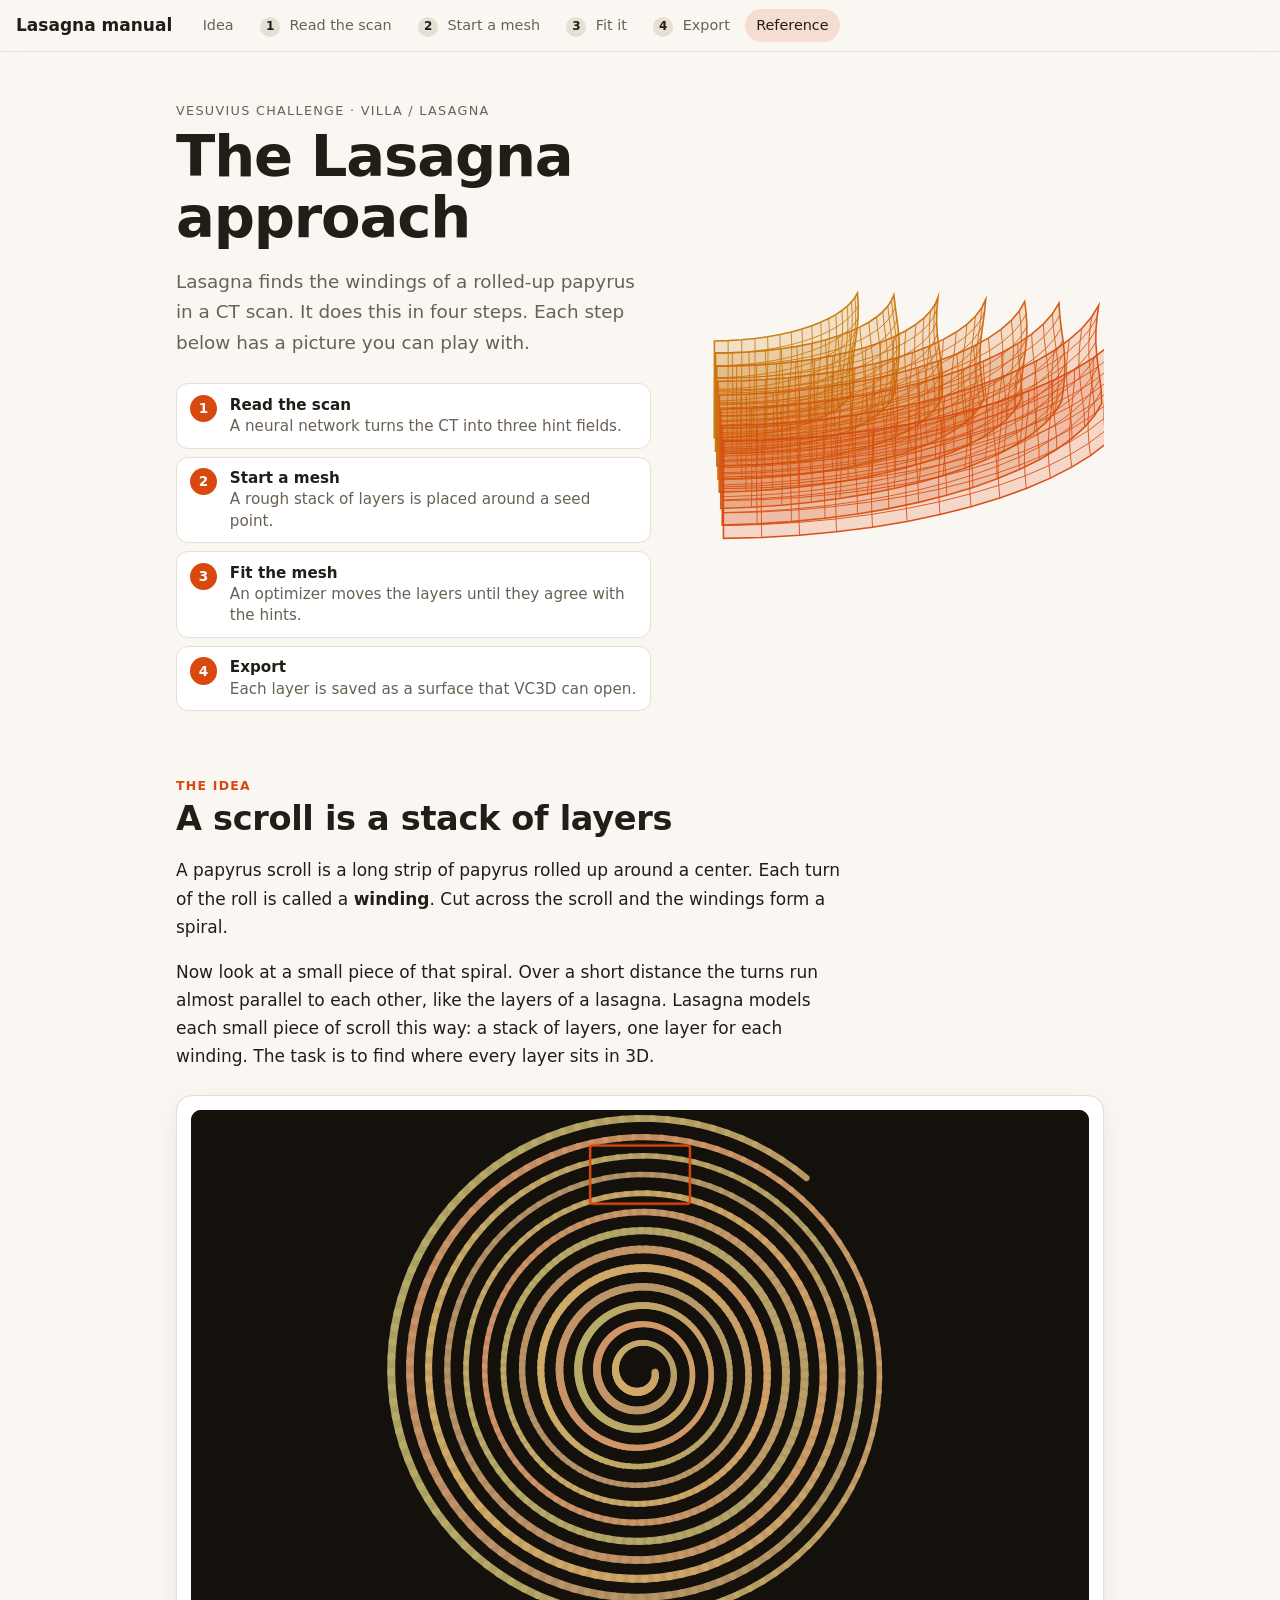
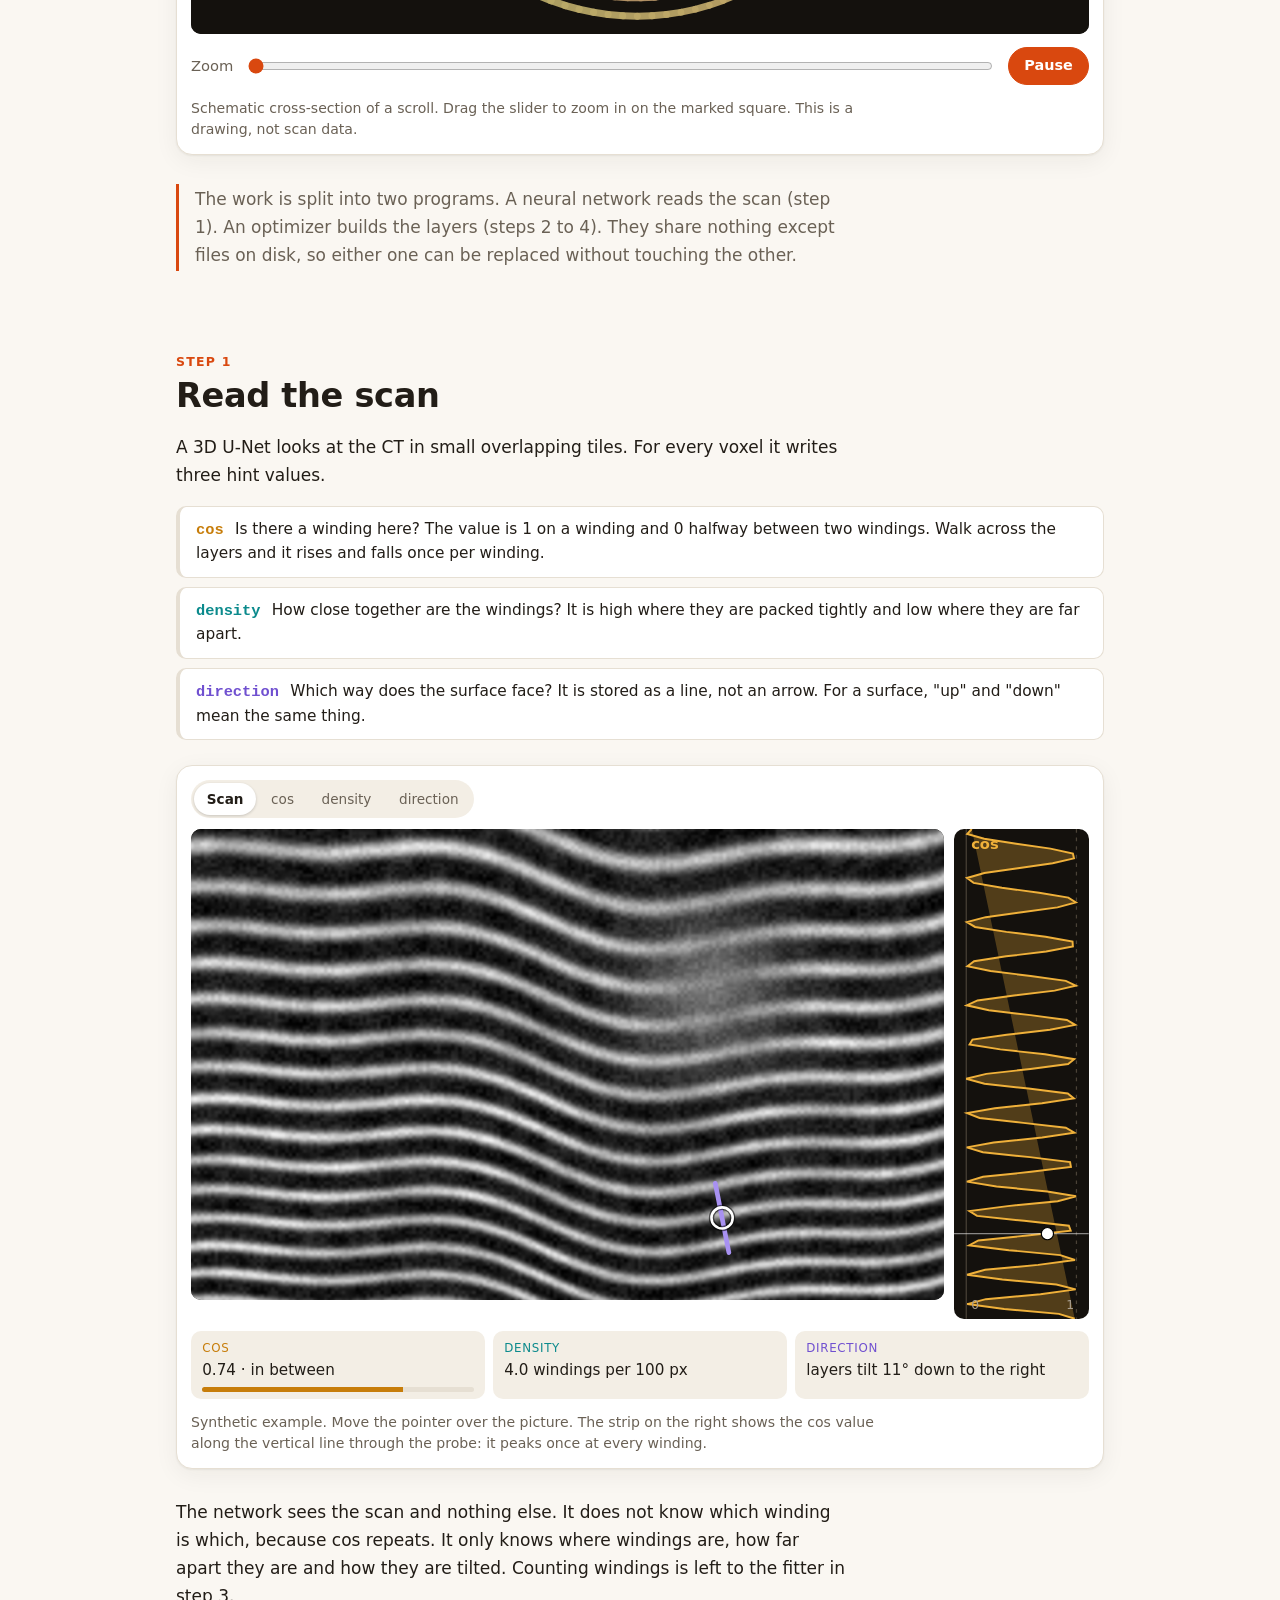
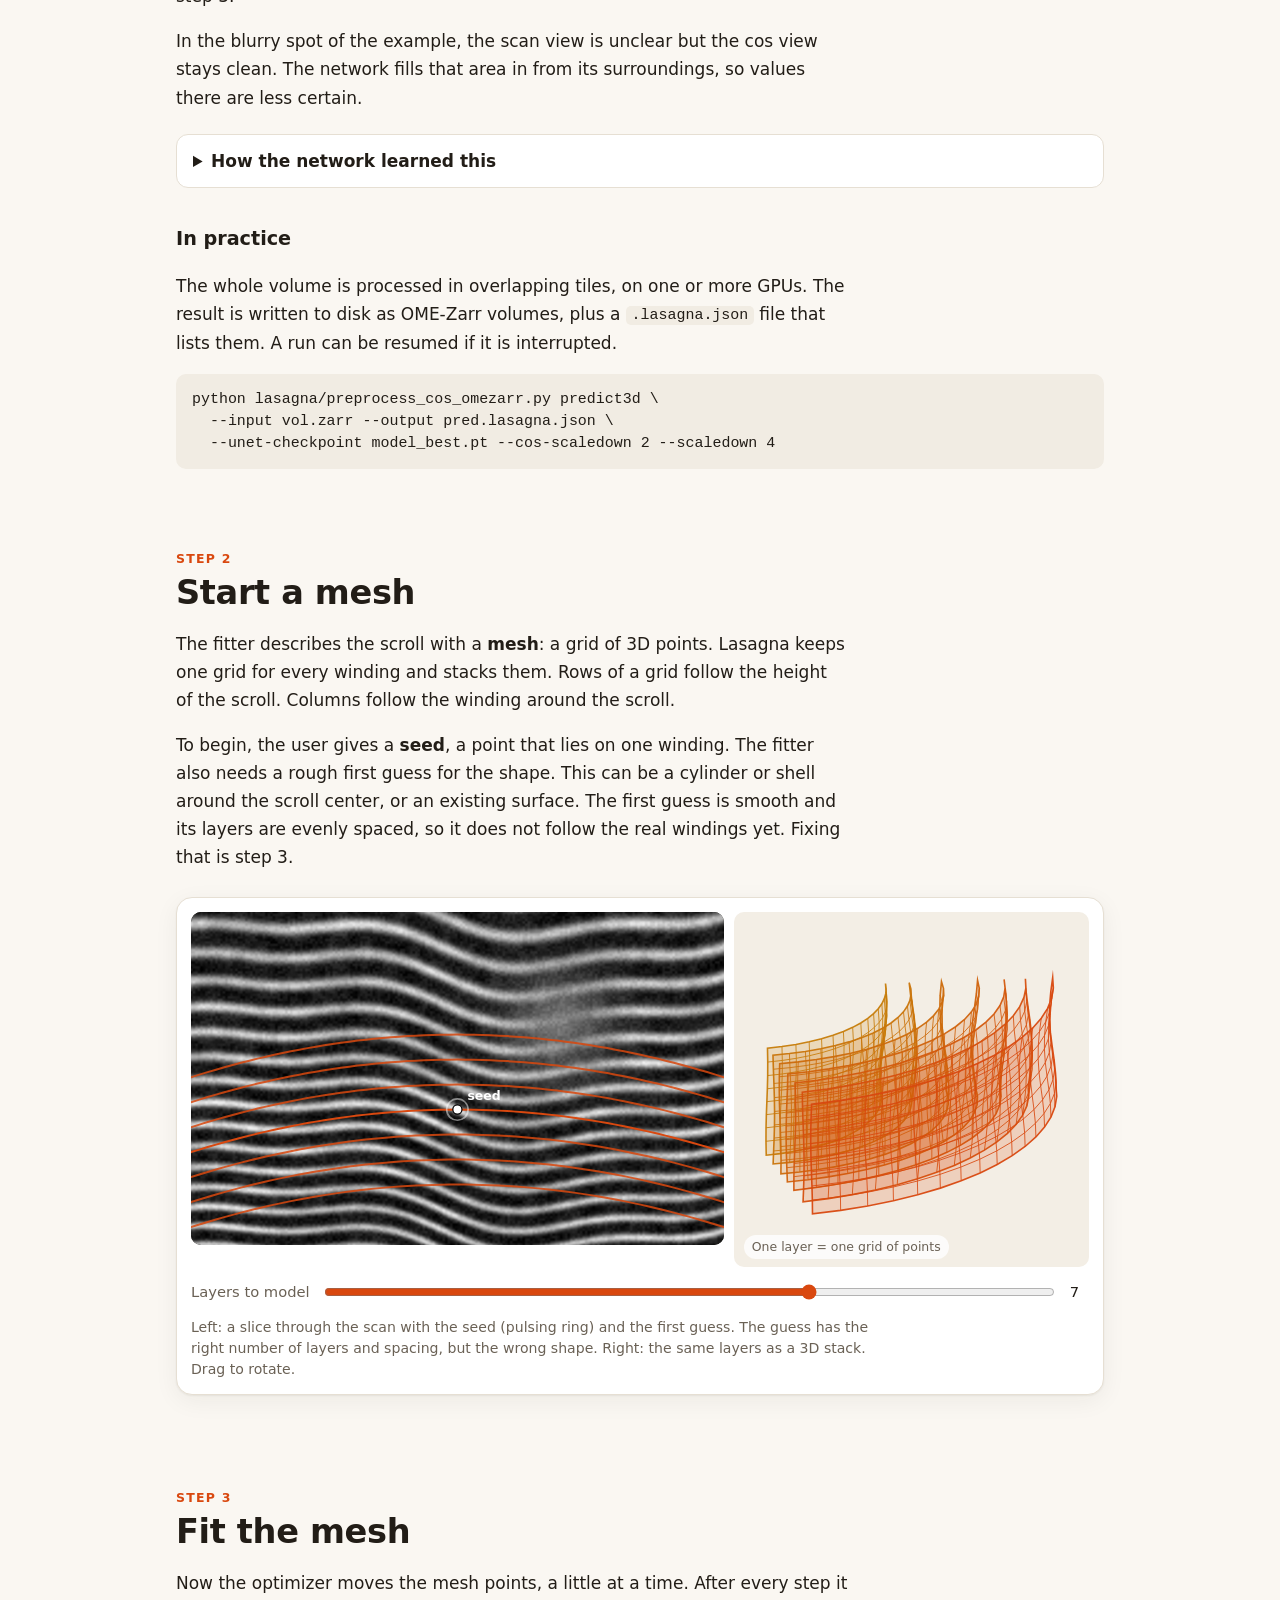
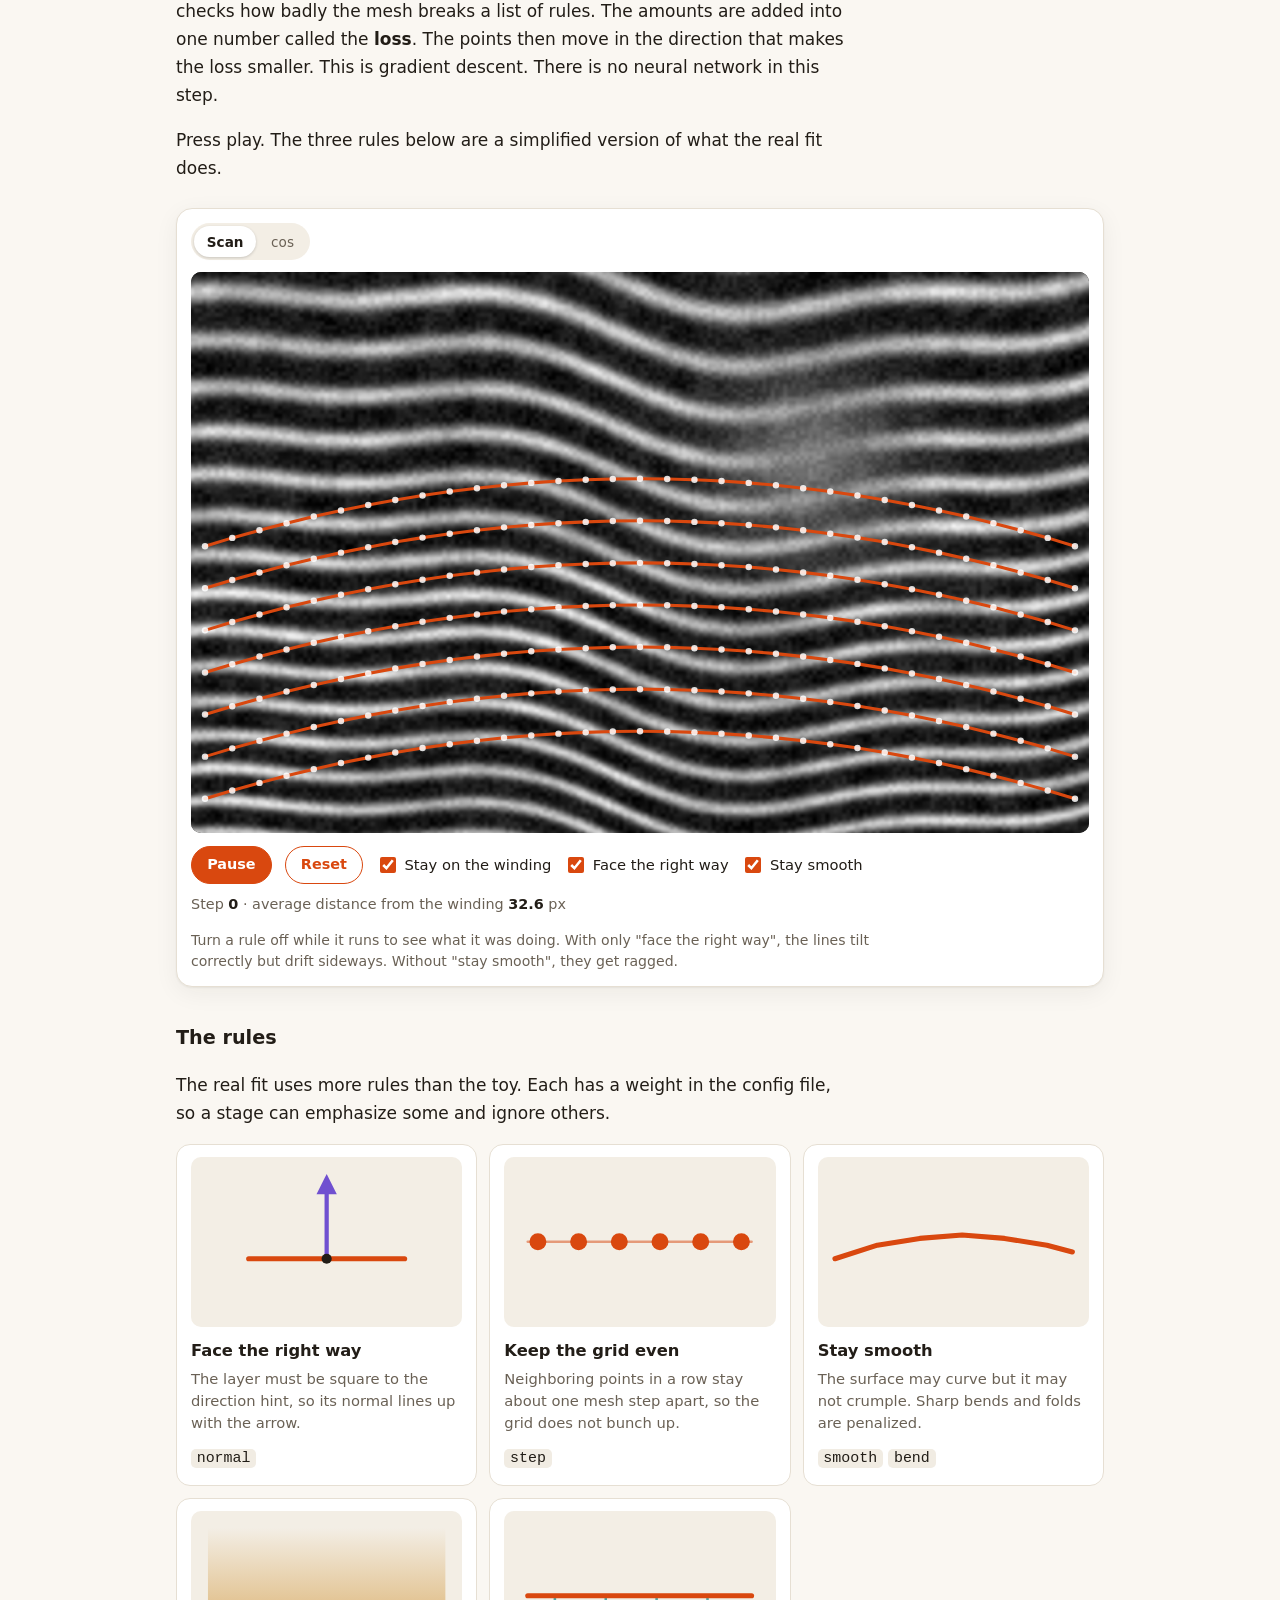
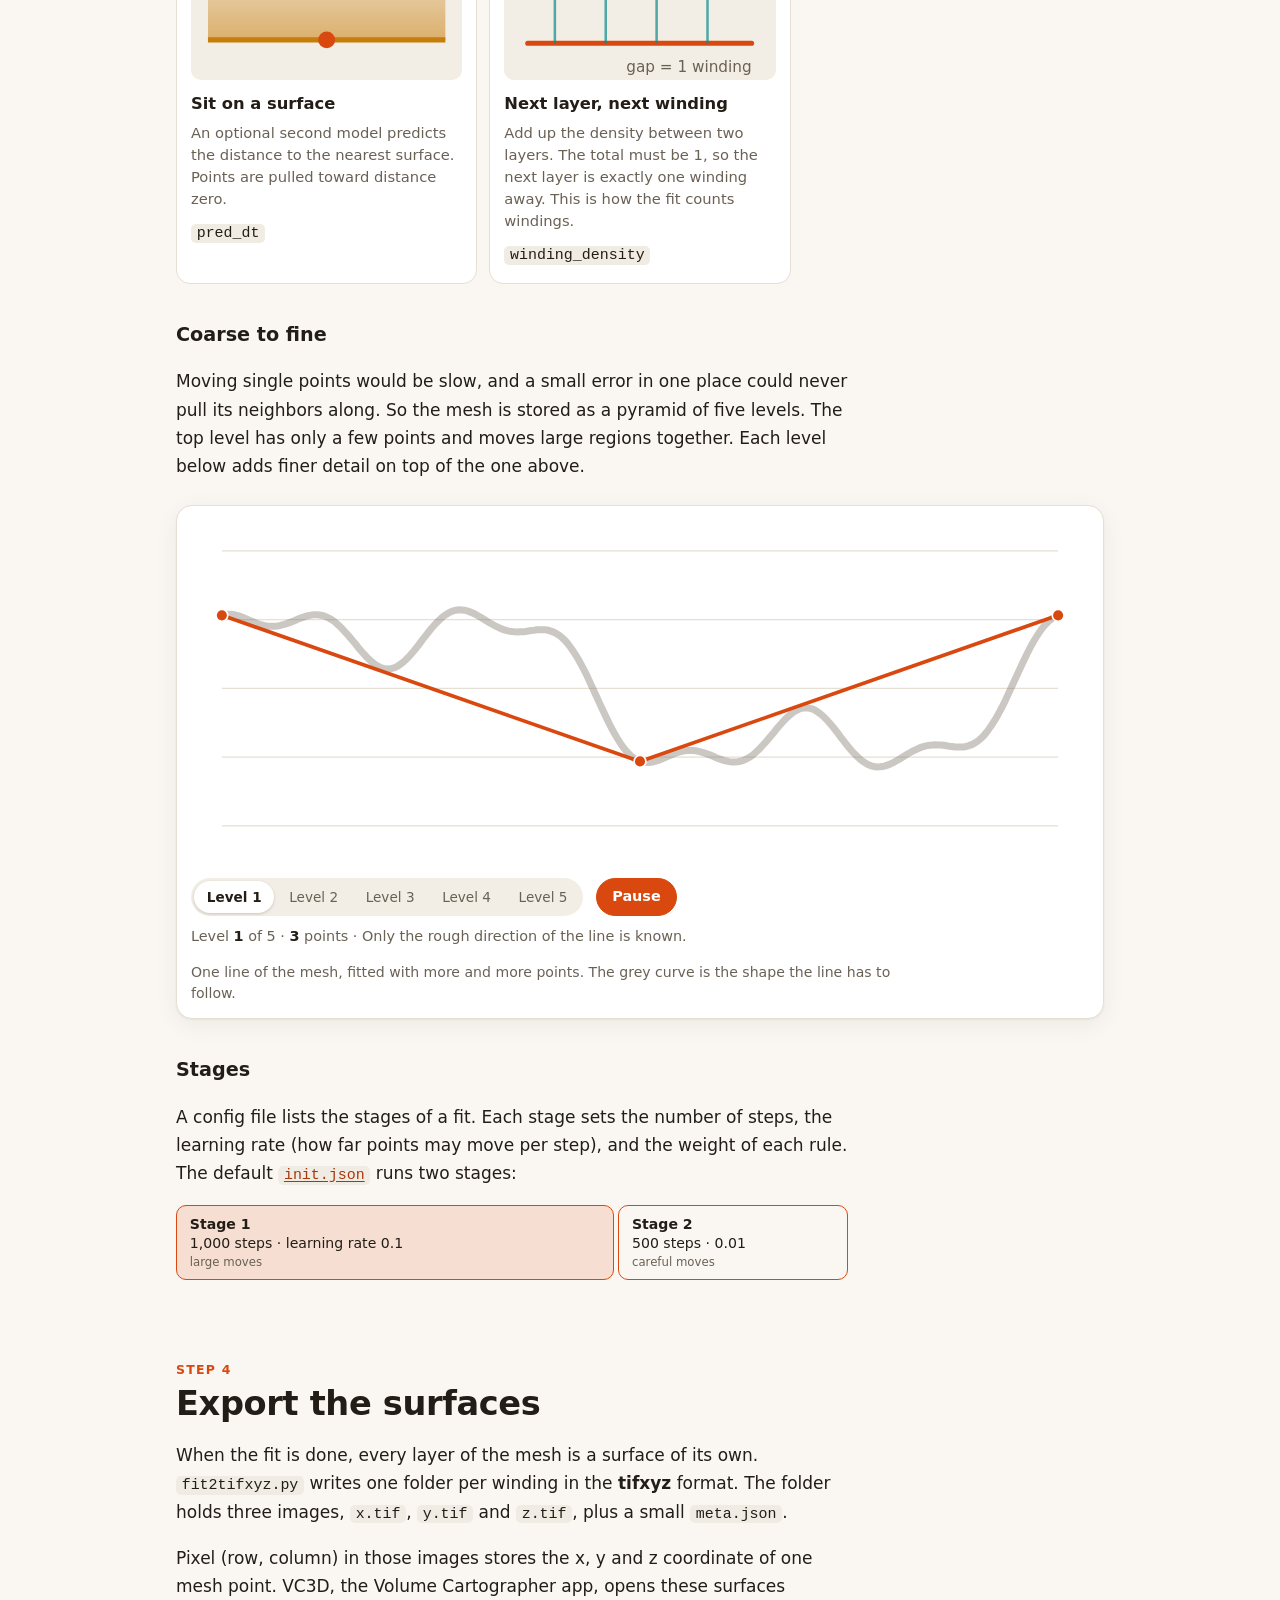
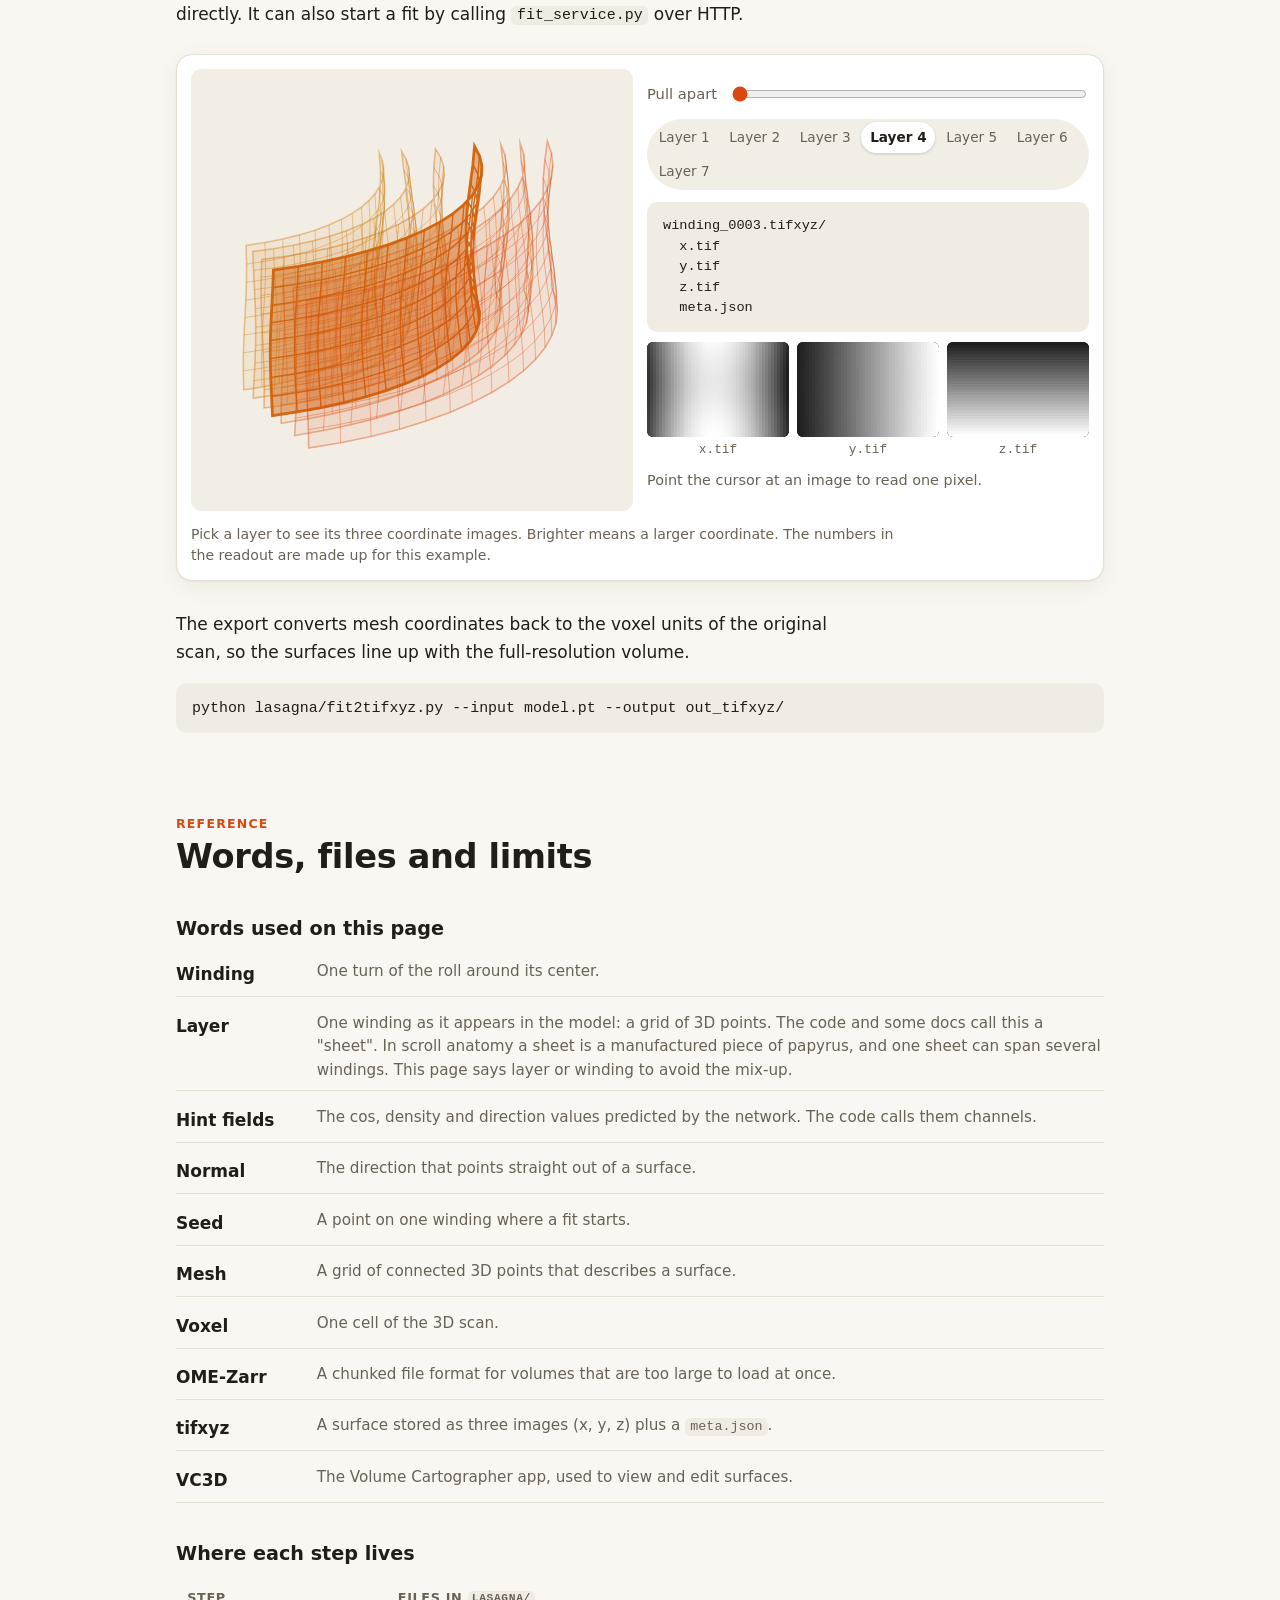
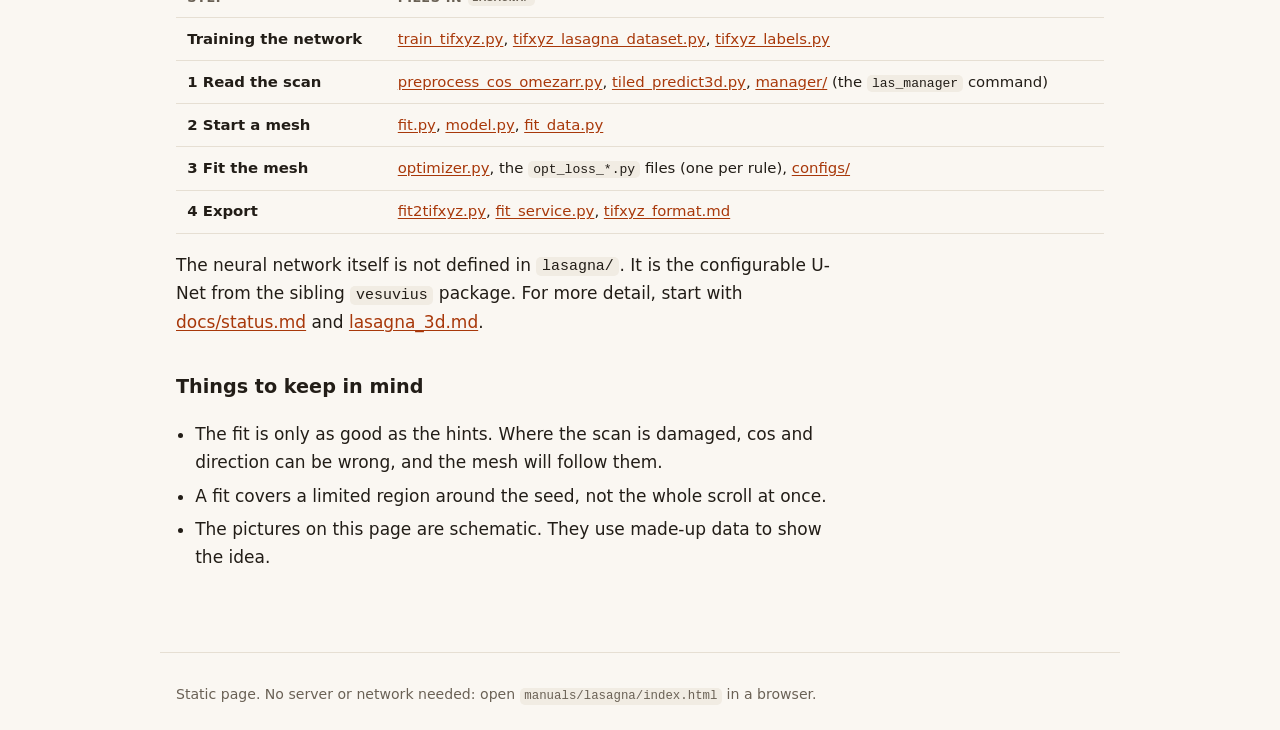
==== docs/index.html @ 398f609b "renamed to docs" ====
<!doctype html>
<html lang="en">
<head>
<meta charset="utf-8">
<meta name="viewport" content="width=device-width, initial-scale=1">
<title>The Lasagna approach</title>
<meta name="description" content="A visual guide to how Lasagna finds the windings of a rolled papyrus in a CT scan.">
<link rel="stylesheet" href="style.css">
</head>
<body>

<header class="topbar">
  <a class="brand" href="#top">Lasagna manual</a>
  <nav aria-label="Steps">
    <a href="#idea" data-sec="idea">Idea</a>
    <a href="#step1" data-sec="step1"><b>1</b> Read the scan</a>
    <a href="#step2" data-sec="step2"><b>2</b> Start a mesh</a>
    <a href="#step3" data-sec="step3"><b>3</b> Fit it</a>
    <a href="#step4" data-sec="step4"><b>4</b> Export</a>
    <a href="#reference" data-sec="reference">Reference</a>
  </nav>
</header>

<main id="top">

<!-- ============================================================ HERO -->
<section class="hero">
  <div class="hero-text">
    <p class="eyebrow">Vesuvius Challenge · villa / lasagna</p>
    <h1>The Lasagna approach</h1>
    <p class="lead">Lasagna finds the windings of a rolled-up papyrus in a CT scan. It does this in four steps. Each step below has a picture you can play with.</p>
    <ol class="steps-overview">
      <li><a href="#step1"><span class="n">1</span><span><strong>Read the scan</strong> A neural network turns the CT into three hint fields.</span></a></li>
      <li><a href="#step2"><span class="n">2</span><span><strong>Start a mesh</strong> A rough stack of layers is placed around a seed point.</span></a></li>
      <li><a href="#step3"><span class="n">3</span><span><strong>Fit the mesh</strong> An optimizer moves the layers until they agree with the hints.</span></a></li>
      <li><a href="#step4"><span class="n">4</span><span><strong>Export</strong> Each layer is saved as a surface that VC3D can open.</span></a></li>
    </ol>
  </div>
  <div class="hero-fig">
    <canvas id="heroStack" role="img" aria-label="A rotating stack of curved mesh layers, like the layers of a lasagna."></canvas>
  </div>
</section>

<!-- ============================================================ IDEA -->
<section id="idea" class="sec">
  <h2><span class="tag">The idea</span>A scroll is a stack of layers</h2>
  <p>A papyrus scroll is a long strip of papyrus rolled up around a center. Each turn of the roll is called a <dfn>winding</dfn>. Cut across the scroll and the windings form a spiral.</p>
  <p>Now look at a small piece of that spiral. Over a short distance the turns run almost parallel to each other, like the layers of a lasagna. Lasagna models each small piece of scroll this way: a stack of layers, one layer for each winding. The task is to find where every layer sits in 3D.</p>

  <figure class="fig" id="figZoom">
    <div class="stage dark" style="--ar: 720 / 420">
      <canvas id="zoomCanvas" role="img" aria-label="Cross-section of a scroll drawn as a spiral. When zoomed in, the spiral turns into parallel layers."></canvas>
      <svg id="zoomLabels" viewBox="0 0 720 420" aria-hidden="true"></svg>
    </div>
    <div class="controls">
      <label for="zoomRange">Zoom</label>
      <input type="range" id="zoomRange" min="0" max="100" value="0">
      <button type="button" id="zoomPlay" class="btn">Play</button>
    </div>
    <figcaption>Schematic cross-section of a scroll. Drag the slider to zoom in on the marked square. This is a drawing, not scan data.</figcaption>
  </figure>

  <p class="note">The work is split into two programs. A neural network reads the scan (step 1). An optimizer builds the layers (steps 2 to 4). They share nothing except files on disk, so either one can be replaced without touching the other.</p>
</section>

<!-- ============================================================ STEP 1 -->
<section id="step1" class="sec">
  <h2><span class="tag">Step 1</span>Read the scan</h2>
  <p>A 3D U-Net looks at the CT in small overlapping tiles. For every voxel it writes three hint values.</p>

  <ul class="hints">
    <li class="h-cos"><strong>cos</strong> Is there a winding here? The value is 1 on a winding and 0 halfway between two windings. Walk across the layers and it rises and falls once per winding.</li>
    <li class="h-dens"><strong>density</strong> How close together are the windings? It is high where they are packed tightly and low where they are far apart.</li>
    <li class="h-dir"><strong>direction</strong> Which way does the surface face? It is stored as a line, not an arrow. For a surface, "up" and "down" mean the same thing.</li>
  </ul>

  <figure class="fig" id="figHints">
    <div class="seg" role="group" aria-label="Show">
      <button type="button" class="on" data-view="scan">Scan</button>
      <button type="button" data-view="cos">cos</button>
      <button type="button" data-view="dens">density</button>
      <button type="button" data-view="dir">direction</button>
    </div>
    <div class="hints-row">
      <div class="stage dark probe-stage" style="--ar: 640 / 400">
        <canvas class="layer on" data-view="scan"></canvas>
        <canvas class="layer" data-view="cos"></canvas>
        <canvas class="layer" data-view="dens"></canvas>
        <canvas class="layer" data-view="dir"></canvas>
        <svg id="probeSvg" viewBox="0 0 640 400" role="img" aria-label="Synthetic scan patch with a movable probe. Move the pointer to read the three hint values at that spot."></svg>
      </div>
      <svg id="profileSvg" viewBox="0 0 110 400" class="profile" aria-hidden="true"></svg>
    </div>
    <dl class="readout" aria-live="off">
      <div><dt>cos</dt><dd><span id="rdCos">–</span><i class="bar"><b id="rdCosBar"></b></i></dd></div>
      <div><dt>density</dt><dd><span id="rdDens">–</span></dd></div>
      <div><dt>direction</dt><dd><span id="rdDir">–</span></dd></div>
    </dl>
    <figcaption>Synthetic example. Move the pointer over the picture. The strip on the right shows the cos value along the vertical line through the probe: it peaks once at every winding.</figcaption>
  </figure>

  <p>The network sees the scan and nothing else. It does not know which winding is which, because cos repeats. It only knows where windings are, how far apart they are and how they are tilted. Counting windings is left to the fitter in step 3.</p>
  <p>In the blurry spot of the example, the scan view is unclear but the cos view stays clean. The network fills that area in from its surroundings, so values there are less certain.</p>

  <details class="more">
    <summary>How the network learned this</summary>
    <div class="more-body">
      <p>The network was trained on scans where people had already traced surfaces by hand. From the traced surfaces, the training code works out the correct cos, density and direction for every voxel. The network is then trained to reproduce those values from the scan alone.</p>
      <svg class="flow" viewBox="0 0 640 150" role="img" aria-label="Training flow: traced surfaces give labels; the network learns to predict the labels from the scan; the loss compares them.">
        <defs>
          <marker id="ah" viewBox="0 0 10 10" refX="8" refY="5" markerWidth="7" markerHeight="7" orient="auto-start-reverse"><path d="M0 0 L10 5 L0 10 z" fill="currentColor"/></marker>
        </defs>
        <g class="box"><rect x="6" y="14" width="138" height="48" rx="8"/><text x="75" y="43">CT scan</text></g>
        <g class="box"><rect x="6" y="88" width="138" height="48" rx="8"/><text x="75" y="106">Hand-traced</text><text x="75" y="124">surfaces</text></g>
        <g class="box"><rect x="206" y="88" width="138" height="48" rx="8"/><text x="275" y="106">Correct cos,</text><text x="275" y="124">density, direction</text></g>
        <g class="box net"><rect x="206" y="14" width="138" height="48" rx="8"/><text x="275" y="43">3D U-Net</text></g>
        <g class="box"><rect x="406" y="14" width="138" height="48" rx="8"/><text x="475" y="32">Predicted cos,</text><text x="475" y="50">density, direction</text></g>
        <g class="box loss"><rect x="406" y="88" width="138" height="48" rx="8"/><text x="475" y="117">Compare</text></g>
        <path class="arrow" d="M144 38 H206" marker-end="url(#ah)"/>
        <path class="arrow" d="M144 112 H206" marker-end="url(#ah)"/>
        <path class="arrow" d="M344 38 H406" marker-end="url(#ah)"/>
        <path class="arrow" d="M344 112 H406" marker-end="url(#ah)"/>
        <path class="arrow" d="M475 62 V88" marker-end="url(#ah)"/>
        <path class="arrow back" d="M406 126 C 380 150, 300 150, 290 62" marker-end="url(#ah)"/>
        <text class="cap" x="580" y="116" text-anchor="start">error</text>
        <text class="cap" x="580" y="132" text-anchor="start">adjusts the</text>
        <text class="cap" x="580" y="148" text-anchor="start">network</text>
      </svg>
    </div>
  </details>

  <h3>In practice</h3>
  <p>The whole volume is processed in overlapping tiles, on one or more GPUs. The result is written to disk as OME-Zarr volumes, plus a <code>.lasagna.json</code> file that lists them. A run can be resumed if it is interrupted.</p>
<pre><code>python lasagna/preprocess_cos_omezarr.py predict3d \
  --input vol.zarr --output pred.lasagna.json \
  --unet-checkpoint model_best.pt --cos-scaledown 2 --scaledown 4</code></pre>
</section>

<!-- ============================================================ STEP 2 -->
<section id="step2" class="sec">
  <h2><span class="tag">Step 2</span>Start a mesh</h2>
  <p>The fitter describes the scroll with a <dfn>mesh</dfn>: a grid of 3D points. Lasagna keeps one grid for every winding and stacks them. Rows of a grid follow the height of the scroll. Columns follow the winding around the scroll.</p>
  <p>To begin, the user gives a <dfn>seed</dfn>, a point that lies on one winding. The fitter also needs a rough first guess for the shape. This can be a cylinder or shell around the scroll center, or an existing surface. The first guess is smooth and its layers are evenly spaced, so it does not follow the real windings yet. Fixing that is step 3.</p>

  <figure class="fig" id="figStart">
    <div class="start-row">
      <div class="stage dark" style="--ar: 640 / 400">
        <canvas id="startCanvas" role="img" aria-label="Scan patch with a seed point and a first guess of evenly spaced layers that do not match the real windings."></canvas>
        <svg id="startSvg" viewBox="0 0 640 400" aria-hidden="true"></svg>
      </div>
      <div class="stage panel" style="--ar: 1 / 1">
        <canvas id="startStack" role="img" aria-label="The same layers shown as a 3D stack of mesh grids."></canvas>
        <span class="note-tag">One layer = one grid of points</span>
      </div>
    </div>
    <div class="controls">
      <label for="layerCount">Layers to model</label>
      <input type="range" id="layerCount" min="3" max="9" value="7">
      <output id="layerCountOut">7</output>
    </div>
    <figcaption>Left: a slice through the scan with the seed (pulsing ring) and the first guess. The guess has the right number of layers and spacing, but the wrong shape. Right: the same layers as a 3D stack. Drag to rotate.</figcaption>
  </figure>
</section>

<!-- ============================================================ STEP 3 -->
<section id="step3" class="sec">
  <h2><span class="tag">Step 3</span>Fit the mesh</h2>
  <p>Now the optimizer moves the mesh points, a little at a time. After every step it checks how badly the mesh breaks a list of rules. The amounts are added into one number called the <dfn>loss</dfn>. The points then move in the direction that makes the loss smaller. This is gradient descent. There is no neural network in this step.</p>
  <p>Press play. The three rules below are a simplified version of what the real fit does.</p>

  <figure class="fig" id="figFit">
    <div class="seg" role="group" aria-label="Background">
      <button type="button" class="on" data-bg="scan">Scan</button>
      <button type="button" data-bg="cos">cos</button>
    </div>
    <div class="stage dark" style="--ar: 640 / 400">
      <canvas class="layer on" data-bg="scan"></canvas>
      <canvas class="layer" data-bg="cos"></canvas>
      <svg id="fitSvg" viewBox="0 0 640 400" role="img" aria-label="Mesh layers moving onto the windings of the scan."></svg>
    </div>
    <div class="controls wrap">
      <button type="button" id="fitPlay" class="btn">Play</button>
      <button type="button" id="fitReset" class="btn ghost">Reset</button>
      <label class="chk"><input type="checkbox" id="rulePull" checked> Stay on the winding</label>
      <label class="chk"><input type="checkbox" id="ruleDir" checked> Face the right way</label>
      <label class="chk"><input type="checkbox" id="ruleSmooth" checked> Stay smooth</label>
    </div>
    <p class="meter">Step <b id="fitIter">0</b> · average distance from the winding <b id="fitErr">–</b> px</p>
    <figcaption>Turn a rule off while it runs to see what it was doing. With only "face the right way", the lines tilt correctly but drift sideways. Without "stay smooth", they get ragged.</figcaption>
  </figure>

  <h3>The rules</h3>
  <p>The real fit uses more rules than the toy. Each has a weight in the config file, so a stage can emphasize some and ignore others.</p>

  <div class="cards">
    <article class="card">
      <svg viewBox="0 0 160 100" role="img" aria-label="A short line turns until it is square to an arrow.">
        <line class="hint-d" x1="80" y1="60" x2="80" y2="16"/><path class="hint-d fill" d="M80 10 L74 22 L86 22 z"/>
        <g><line class="mesh" x1="34" y1="60" x2="126" y2="60"/>
          <animateTransform attributeName="transform" type="rotate" values="26 80 60;0 80 60;0 80 60;26 80 60" keyTimes="0;.4;.7;1" dur="4s" repeatCount="indefinite" calcMode="spline" keySplines=".4 0 .2 1;0 0 1 1;.4 0 .2 1"/>
        </g>
        <circle class="dot" cx="80" cy="60" r="3"/>
      </svg>
      <h4>Face the right way</h4>
      <p>The layer must be square to the direction hint, so its normal lines up with the arrow.</p>
      <code>normal</code>
    </article>

    <article class="card">
      <svg viewBox="0 0 160 100" role="img" aria-label="Uneven dots slide until they are evenly spaced.">
        <line class="mesh thin" x1="14" y1="50" x2="146" y2="50"/>
        <circle class="dot big" cy="50" r="5"><animate attributeName="cx" values="20;20;20" dur="4s" repeatCount="indefinite"/></circle>
        <circle class="dot big" cy="50" r="5"><animate attributeName="cx" values="38;44;44;38" keyTimes="0;.4;.7;1" dur="4s" repeatCount="indefinite"/></circle>
        <circle class="dot big" cy="50" r="5"><animate attributeName="cx" values="70;68;68;70" keyTimes="0;.4;.7;1" dur="4s" repeatCount="indefinite"/></circle>
        <circle class="dot big" cy="50" r="5"><animate attributeName="cx" values="78;92;92;78" keyTimes="0;.4;.7;1" dur="4s" repeatCount="indefinite"/></circle>
        <circle class="dot big" cy="50" r="5"><animate attributeName="cx" values="118;116;116;118" keyTimes="0;.4;.7;1" dur="4s" repeatCount="indefinite"/></circle>
        <circle class="dot big" cy="50" r="5"><animate attributeName="cx" values="140;140;140" dur="4s" repeatCount="indefinite"/></circle>
      </svg>
      <h4>Keep the grid even</h4>
      <p>Neighboring points in a row stay about one mesh step apart, so the grid does not bunch up.</p>
      <code>step</code>
    </article>

    <article class="card">
      <svg viewBox="0 0 160 100" role="img" aria-label="A zigzag line relaxes into a gentle curve.">
        <path class="mesh" d="M10 60 L35 30 L60 78 L85 28 L110 76 L135 40 L150 58" fill="none">
          <animate attributeName="d" dur="4s" repeatCount="indefinite" keyTimes="0;.4;.7;1"
            values="M10 60 L35 30 L60 78 L85 28 L110 76 L135 40 L150 58;M10 60 L35 52 L60 48 L85 46 L110 48 L135 52 L150 56;M10 60 L35 52 L60 48 L85 46 L110 48 L135 52 L150 56;M10 60 L35 30 L60 78 L85 28 L110 76 L135 40 L150 58"/>
        </path>
      </svg>
      <h4>Stay smooth</h4>
      <p>The surface may curve but it may not crumple. Sharp bends and folds are penalized.</p>
      <code>smooth</code> <code>bend</code>
    </article>

    <article class="card">
      <svg viewBox="0 0 160 100" role="img" aria-label="A point slides toward a bright surface.">
        <defs><linearGradient id="gDt" x1="0" y1="0" x2="0" y2="1"><stop offset="0" stop-color="var(--cos)" stop-opacity="0"/><stop offset="1" stop-color="var(--cos)" stop-opacity=".55"/></linearGradient></defs>
        <rect x="10" y="10" width="140" height="66" fill="url(#gDt)"/>
        <line class="surf" x1="10" y1="76" x2="150" y2="76"/>
        <line class="guide" x1="80" y1="76" x2="80" y2="22"><animate attributeName="y2" values="22;76;76;22" keyTimes="0;.5;.8;1" dur="4s" repeatCount="indefinite"/></line>
        <circle class="dot big" cx="80" cy="22" r="5"><animate attributeName="cy" values="22;76;76;22" keyTimes="0;.5;.8;1" dur="4s" repeatCount="indefinite"/></circle>
      </svg>
      <h4>Sit on a surface</h4>
      <p>An optional second model predicts the distance to the nearest surface. Points are pulled toward distance zero.</p>
      <code>pred_dt</code>
    </article>

    <article class="card">
      <svg viewBox="0 0 160 100" role="img" aria-label="A layer moves until it is exactly one winding from the layer below it.">
        <line class="mesh" x1="14" y1="78" x2="146" y2="78"/>
        <g stroke="var(--dens)" stroke-width="1.5" opacity=".7">
          <line x1="30" y1="78" x2="30" y2="50"/><line x1="60" y1="78" x2="60" y2="50"/><line x1="90" y1="78" x2="90" y2="50"/><line x1="120" y1="78" x2="120" y2="50"/>
        </g>
        <line class="mesh" x1="14" y1="20" x2="146" y2="20"><animate attributeName="y1" values="20;50;50;20" keyTimes="0;.5;.8;1" dur="4s" repeatCount="indefinite"/><animate attributeName="y2" values="20;50;50;20" keyTimes="0;.5;.8;1" dur="4s" repeatCount="indefinite"/></line>
        <text class="small" x="146" y="95" text-anchor="end">gap = 1 winding</text>
      </svg>
      <h4>Next layer, next winding</h4>
      <p>Add up the density between two layers. The total must be 1, so the next layer is exactly one winding away. This is how the fit counts windings.</p>
      <code>winding_density</code>
    </article>
  </div>

  <h3>Coarse to fine</h3>
  <p>Moving single points would be slow, and a small error in one place could never pull its neighbors along. So the mesh is stored as a pyramid of five levels. The top level has only a few points and moves large regions together. Each level below adds finer detail on top of the one above.</p>

  <figure class="fig" id="figPyr">
    <svg id="pyrSvg" viewBox="0 0 640 240" role="img" aria-label="A wavy target curve and a mesh fit that gets more accurate as more points are added."></svg>
    <div class="controls wrap">
      <div class="seg" role="group" aria-label="Pyramid level" id="pyrLevels"></div>
      <button type="button" id="pyrPlay" class="btn">Play</button>
    </div>
    <p class="meter" id="pyrInfo"></p>
    <figcaption>One line of the mesh, fitted with more and more points. The grey curve is the shape the line has to follow.</figcaption>
  </figure>

  <h3>Stages</h3>
  <p>A config file lists the stages of a fit. Each stage sets the number of steps, the learning rate (how far points may move per step), and the weight of each rule. The default <a href="../../lasagna/configs/init.json"><code>init.json</code></a> runs two stages:</p>
  <div class="stages" aria-label="Two stages of the default config">
    <div class="stage-bar" style="--w: 67"><b>Stage 1</b> 1,000 steps · learning rate 0.1<small>large moves</small></div>
    <div class="stage-bar s2" style="--w: 33"><b>Stage 2</b> 500 steps · 0.01<small>careful moves</small></div>
  </div>
</section>

<!-- ============================================================ STEP 4 -->
<section id="step4" class="sec">
  <h2><span class="tag">Step 4</span>Export the surfaces</h2>
  <p>When the fit is done, every layer of the mesh is a surface of its own. <code>fit2tifxyz.py</code> writes one folder per winding in the <dfn>tifxyz</dfn> format. The folder holds three images, <code>x.tif</code>, <code>y.tif</code> and <code>z.tif</code>, plus a small <code>meta.json</code>.</p>
  <p>Pixel (row, column) in those images stores the x, y and z coordinate of one mesh point. VC3D, the Volume Cartographer app, opens these surfaces directly. It can also start a fit by calling <code>fit_service.py</code> over HTTP.</p>

  <figure class="fig" id="figExport">
    <div class="export-row">
      <div class="stage panel" style="--ar: 1 / 1">
        <canvas id="exportStack" role="img" aria-label="The mesh layers pulled apart. One layer is highlighted."></canvas>
      </div>
      <div class="export-side">
        <div class="controls wrap">
          <label for="explode">Pull apart</label>
          <input type="range" id="explode" min="0" max="100" value="0">
        </div>
        <div class="seg layer-pick" id="layerPick" role="group" aria-label="Choose a layer"></div>
        <pre class="tree" id="tree"></pre>
        <div class="tifs">
          <figure><canvas id="tifX" width="48" height="32"></canvas><figcaption>x.tif</figcaption></figure>
          <figure><canvas id="tifY" width="48" height="32"></canvas><figcaption>y.tif</figcaption></figure>
          <figure><canvas id="tifZ" width="48" height="32"></canvas><figcaption>z.tif</figcaption></figure>
        </div>
        <p class="meter" id="tifRead">Point the cursor at an image to read one pixel.</p>
      </div>
    </div>
    <figcaption>Pick a layer to see its three coordinate images. Brighter means a larger coordinate. The numbers in the readout are made up for this example.</figcaption>
  </figure>

  <p>The export converts mesh coordinates back to the voxel units of the original scan, so the surfaces line up with the full-resolution volume.</p>
<pre><code>python lasagna/fit2tifxyz.py --input model.pt --output out_tifxyz/</code></pre>
</section>

<!-- ============================================================ REFERENCE -->
<section id="reference" class="sec">
  <h2><span class="tag">Reference</span>Words, files and limits</h2>

  <h3>Words used on this page</h3>
  <dl class="gloss">
    <div><dt>Winding</dt><dd>One turn of the roll around its center.</dd></div>
    <div><dt>Layer</dt><dd>One winding as it appears in the model: a grid of 3D points. The code and some docs call this a "sheet". In scroll anatomy a sheet is a manufactured piece of papyrus, and one sheet can span several windings. This page says layer or winding to avoid the mix-up.</dd></div>
    <div><dt>Hint fields</dt><dd>The cos, density and direction values predicted by the network. The code calls them channels.</dd></div>
    <div><dt>Normal</dt><dd>The direction that points straight out of a surface.</dd></div>
    <div><dt>Seed</dt><dd>A point on one winding where a fit starts.</dd></div>
    <div><dt>Mesh</dt><dd>A grid of connected 3D points that describes a surface.</dd></div>
    <div><dt>Voxel</dt><dd>One cell of the 3D scan.</dd></div>
    <div><dt>OME-Zarr</dt><dd>A chunked file format for volumes that are too large to load at once.</dd></div>
    <div><dt>tifxyz</dt><dd>A surface stored as three images (x, y, z) plus a <code>meta.json</code>.</dd></div>
    <div><dt>VC3D</dt><dd>The Volume Cartographer app, used to view and edit surfaces.</dd></div>
  </dl>

  <h3>Where each step lives</h3>
  <div class="tablewrap">
  <table>
    <thead><tr><th>Step</th><th>Files in <code>lasagna/</code></th></tr></thead>
    <tbody>
      <tr><td>Training the network</td><td><a href="../../lasagna/train_tifxyz.py">train_tifxyz.py</a>, <a href="../../lasagna/tifxyz_lasagna_dataset.py">tifxyz_lasagna_dataset.py</a>, <a href="../../lasagna/tifxyz_labels.py">tifxyz_labels.py</a></td></tr>
      <tr><td>1 Read the scan</td><td><a href="../../lasagna/preprocess_cos_omezarr.py">preprocess_cos_omezarr.py</a>, <a href="../../lasagna/tiled_predict3d.py">tiled_predict3d.py</a>, <a href="../../lasagna/manager">manager/</a> (the <code>las_manager</code> command)</td></tr>
      <tr><td>2 Start a mesh</td><td><a href="../../lasagna/fit.py">fit.py</a>, <a href="../../lasagna/model.py">model.py</a>, <a href="../../lasagna/fit_data.py">fit_data.py</a></td></tr>
      <tr><td>3 Fit the mesh</td><td><a href="../../lasagna/optimizer.py">optimizer.py</a>, the <code>opt_loss_*.py</code> files (one per rule), <a href="../../lasagna/configs">configs/</a></td></tr>
      <tr><td>4 Export</td><td><a href="../../lasagna/fit2tifxyz.py">fit2tifxyz.py</a>, <a href="../../lasagna/fit_service.py">fit_service.py</a>, <a href="../../lasagna/tifxyz_format.md">tifxyz_format.md</a></td></tr>
    </tbody>
  </table>
  </div>
  <p>The neural network itself is not defined in <code>lasagna/</code>. It is the configurable U-Net from the sibling <code>vesuvius</code> package. For more detail, start with <a href="../../lasagna/docs/status.md">docs/status.md</a> and <a href="../../lasagna/lasagna_3d.md">lasagna_3d.md</a>.</p>

  <h3>Things to keep in mind</h3>
  <ul class="plain">
    <li>The fit is only as good as the hints. Where the scan is damaged, cos and direction can be wrong, and the mesh will follow them.</li>
    <li>A fit covers a limited region around the seed, not the whole scroll at once.</li>
    <li>The pictures on this page are schematic. They use made-up data to show the idea.</li>
  </ul>
</section>

</main>

<footer class="foot">
  <p>Static page. No server or network needed: open <code>manuals/lasagna/index.html</code> in a browser.</p>
</footer>

<script src="lasagna.js"></script>
</body>
</html>
---- docs/style.css ----
/* Lasagna manual. Plain CSS, no build step. */

:root {
  --bg: #faf7f2;
  --surface: #ffffff;
  --ink: #221d17;
  --muted: #6a6155;
  --line: #e6dfd3;
  --mesh: #d9480f;
  --mesh-soft: rgba(217, 72, 15, .14);
  --cos: #c77d0a;
  --dens: #0b8a8c;
  --dir: #7050d0;
  --link: #a8380a;
  --code-bg: #f1ece3;
  --shadow: 0 1px 2px rgba(40, 30, 10, .06), 0 6px 24px rgba(40, 30, 10, .06);
  --panel: #f3eee5;
  --stage-bg: #14110d;
  color-scheme: light;
}

@media (prefers-color-scheme: dark) {
  :root:not([data-theme="light"]) {
    --bg: #15120e;
    --surface: #1e1a14;
    --ink: #f0eadf;
    --muted: #a99f90;
    --line: #342e25;
    --mesh: #ff8a4c;
    --mesh-soft: rgba(255, 138, 76, .16);
    --cos: #f0b13a;
    --dens: #3cc4c6;
    --dir: #a891f2;
    --link: #ffa070;
    --code-bg: #272219;
    --shadow: 0 1px 2px rgba(0, 0, 0, .4), 0 6px 24px rgba(0, 0, 0, .35);
    --panel: #26211a;
    color-scheme: dark;
  }
}
:root[data-theme="dark"] {
  --bg: #15120e; --surface: #1e1a14; --ink: #f0eadf; --muted: #a99f90; --line: #342e25;
  --mesh: #ff8a4c; --mesh-soft: rgba(255, 138, 76, .16); --cos: #f0b13a; --dens: #3cc4c6; --dir: #a891f2;
  --link: #ffa070; --code-bg: #272219; --shadow: 0 1px 2px rgba(0,0,0,.4), 0 6px 24px rgba(0,0,0,.35);
  --panel: #26211a; color-scheme: dark;
}

* { box-sizing: border-box; }
html { scroll-behavior: smooth; scroll-padding-top: 4.5rem; }
@media (prefers-reduced-motion: reduce) { html { scroll-behavior: auto; } }

body {
  margin: 0;
  background: var(--bg);
  color: var(--ink);
  font: 17px/1.65 system-ui, -apple-system, "Segoe UI", Roboto, "Helvetica Neue", sans-serif;
  -webkit-text-size-adjust: 100%;
}

a { color: var(--link); text-underline-offset: 2px; }
code, pre { font-family: ui-monospace, SFMono-Regular, Menlo, Consolas, monospace; font-size: .88em; }
code { background: var(--code-bg); padding: .1em .38em; border-radius: 5px; }
pre {
  background: var(--code-bg); padding: 14px 16px; border-radius: 10px; overflow-x: auto;
  line-height: 1.5; margin: 1rem 0;
}
pre code { background: none; padding: 0; font-size: 1em; }
dfn { font-style: normal; font-weight: 650; }

/* ---------- top bar ---------- */
.topbar {
  position: sticky; top: 0; z-index: 20;
  display: flex; align-items: center; gap: 1.2rem;
  padding: .55rem 16px;
  background: color-mix(in srgb, var(--bg) 88%, transparent);
  backdrop-filter: blur(10px);
  border-bottom: 1px solid var(--line);
}
.brand { font-weight: 700; color: var(--ink); text-decoration: none; white-space: nowrap; }
.topbar nav { display: flex; gap: .25rem; overflow-x: auto; scrollbar-width: none; }
.topbar nav::-webkit-scrollbar { display: none; }
.topbar nav a {
  color: var(--muted); text-decoration: none; font-size: .9rem; white-space: nowrap;
  padding: .3rem .7rem; border-radius: 999px;
}
.topbar nav a b {
  display: inline-grid; place-items: center; width: 1.25rem; height: 1.25rem; margin-right: .3rem;
  border-radius: 50%; background: var(--line); color: var(--ink); font-size: .75rem;
}
.topbar nav a:hover { color: var(--ink); }
.topbar nav a[aria-current="true"] { background: var(--mesh-soft); color: var(--ink); }
.topbar nav a[aria-current="true"] b { background: var(--mesh); color: #fff; }

/* ---------- layout ---------- */
main { max-width: 60rem; margin: 0 auto; padding: 0 16px; }
.sec { padding: 3.2rem 0 1rem; }
.sec h2 { font-size: clamp(1.6rem, 3.4vw, 2.1rem); line-height: 1.2; margin: 0 0 1rem; letter-spacing: -.01em; }
.sec h2 .tag {
  display: block; font-size: .78rem; font-weight: 700; letter-spacing: .1em; text-transform: uppercase;
  color: var(--mesh); margin-bottom: .35rem;
}
.sec h3 { font-size: 1.2rem; margin: 2.2rem 0 .5rem; }
.sec p { max-width: 42rem; }
.note {
  border-left: 3px solid var(--mesh); padding: .1rem 0 .1rem 1rem; color: var(--muted);
}

/* ---------- hero ---------- */
.hero { display: grid; grid-template-columns: 1.05fr .95fr; gap: 1.5rem; align-items: center; padding: 3rem 0 1rem; }
.eyebrow { margin: 0; font-size: .8rem; letter-spacing: .1em; text-transform: uppercase; color: var(--muted); }
.hero h1 { font-size: clamp(2.3rem, 6vw, 3.6rem); line-height: 1.05; margin: .4rem 0 1rem; letter-spacing: -.02em; }
.lead { font-size: 1.15rem; color: var(--muted); max-width: 34rem; }
.hero-fig canvas { width: 100%; aspect-ratio: 1 / 1; display: block; }

.steps-overview { list-style: none; padding: 0; margin: 1.6rem 0 0; display: grid; gap: .5rem; }
.steps-overview a {
  display: flex; gap: .8rem; align-items: flex-start; padding: .65rem .8rem;
  background: var(--surface); border: 1px solid var(--line); border-radius: 12px;
  color: var(--ink); text-decoration: none; line-height: 1.4; font-size: .95rem;
  transition: border-color .15s, transform .15s;
}
.steps-overview a:hover { border-color: var(--mesh); transform: translateX(3px); }
.steps-overview .n {
  flex: none; display: grid; place-items: center; width: 1.7rem; height: 1.7rem; border-radius: 50%;
  background: var(--mesh); color: #fff; font-weight: 700; font-size: .85rem;
}
.steps-overview strong { display: block; }
.steps-overview span:last-child { color: var(--muted); }
.steps-overview strong { color: var(--ink); }

/* ---------- figures ---------- */
.fig {
  margin: 1.6rem 0 1.8rem; padding: 14px; background: var(--surface);
  border: 1px solid var(--line); border-radius: 16px; box-shadow: var(--shadow);
}
.fig > figcaption, .fig figcaption.cap { color: var(--muted); font-size: .88rem; line-height: 1.5; margin-top: .8rem; max-width: 44rem; }

.stage { position: relative; width: 100%; aspect-ratio: var(--ar, 16 / 9); border-radius: 10px; overflow: hidden; background: var(--stage-bg); }
.stage.panel { background: var(--panel); }
.stage canvas, .stage svg { position: absolute; inset: 0; width: 100%; height: 100%; display: block; }
.stage canvas.layer { opacity: 0; transition: opacity .35s; }
.stage canvas.layer.on { opacity: 1; }
.stage svg { touch-action: pan-y; }
.probe-stage { cursor: crosshair; }
.note-tag {
  position: absolute; left: 10px; bottom: 8px; font-size: .78rem; color: var(--muted);
  background: color-mix(in srgb, var(--surface) 80%, transparent); padding: .1rem .5rem; border-radius: 999px;
}

.hints-row { display: grid; grid-template-columns: 1fr 15%; gap: 10px; }
.profile { width: 100%; height: 100%; background: var(--stage-bg); border-radius: 10px; }
@media (max-width: 560px) { .hints-row { grid-template-columns: 1fr; } .profile { display: none; } }

.start-row { display: grid; grid-template-columns: 1.5fr 1fr; gap: 10px; }
.export-row { display: grid; grid-template-columns: 1fr 1fr; gap: 14px; align-items: start; }
@media (max-width: 720px) {
  .hero, .start-row, .export-row { grid-template-columns: 1fr; }
}

/* ---------- controls ---------- */
.controls { display: flex; align-items: center; gap: .8rem; margin-top: .8rem; font-size: .92rem; }
.controls.wrap { flex-wrap: wrap; }
.controls label { color: var(--muted); }
.controls input[type="range"] { flex: 1; min-width: 6rem; accent-color: var(--mesh); }
.controls output { min-width: 1.2rem; font-variant-numeric: tabular-nums; }
.chk { display: inline-flex; align-items: center; gap: .35rem; cursor: pointer; color: var(--ink) !important; }
.chk input { accent-color: var(--mesh); width: 1rem; height: 1rem; }

.btn {
  font: inherit; font-size: .9rem; font-weight: 600; cursor: pointer;
  padding: .38rem .95rem; border-radius: 999px; border: 1px solid var(--mesh);
  background: var(--mesh); color: #fff;
}
.btn.ghost { background: transparent; color: var(--mesh); }
.btn:hover { filter: brightness(1.06); }
:focus-visible { outline: 2px solid var(--mesh); outline-offset: 2px; }

.seg { display: inline-flex; flex-wrap: wrap; gap: 2px; padding: 3px; background: var(--panel); border-radius: 999px; margin-bottom: .7rem; }
.controls .seg { margin-bottom: 0; }
.seg button {
  font: inherit; font-size: .85rem; cursor: pointer; border: 0; background: transparent; color: var(--muted);
  padding: .28rem .8rem; border-radius: 999px;
}
.seg button.on { background: var(--surface); color: var(--ink); font-weight: 650; box-shadow: 0 1px 3px rgba(0,0,0,.18); }
.layer-pick { margin: .8rem 0 .2rem; }
.layer-pick button { min-width: 2rem; padding: .28rem .55rem; }

.meter { font-size: .9rem; color: var(--muted); margin: .6rem 0 0 !important; font-variant-numeric: tabular-nums; }
.meter b { color: var(--ink); }

/* ---------- step 1 pieces ---------- */
.hints { list-style: none; padding: 0; margin: 1rem 0; display: grid; gap: .6rem; }
.hints li {
  padding: .7rem .9rem .7rem 1rem; background: var(--surface); border: 1px solid var(--line);
  border-left-width: 4px; border-radius: 10px; font-size: .96rem; line-height: 1.5;
}
.hints strong { display: inline-block; margin-right: .4rem; font-family: ui-monospace, Menlo, monospace; }
.h-cos { border-left-color: var(--cos); } .h-cos strong { color: var(--cos); }
.h-dens { border-left-color: var(--dens); } .h-dens strong { color: var(--dens); }
.h-dir { border-left-color: var(--dir); } .h-dir strong { color: var(--dir); }

.readout { display: grid; grid-template-columns: repeat(3, 1fr); gap: 8px; margin: .8rem 0 0; }
.readout > div { background: var(--panel); border-radius: 10px; padding: .45rem .7rem; }
.readout dt { font-size: .74rem; letter-spacing: .06em; text-transform: uppercase; color: var(--muted); }
.readout dd { margin: 0; font-size: .95rem; font-variant-numeric: tabular-nums; min-height: 1.5em; }
.readout > div:nth-child(1) dt { color: var(--cos); }
.readout > div:nth-child(2) dt { color: var(--dens); }
.readout > div:nth-child(3) dt { color: var(--dir); }
.bar { display: block; height: 5px; border-radius: 3px; background: var(--line); margin-top: 4px; overflow: hidden; }
.bar b { display: block; height: 100%; width: 0; background: var(--cos); }
@media (max-width: 560px) { .readout { grid-template-columns: 1fr; } }

details.more { margin: 1.4rem 0; background: var(--surface); border: 1px solid var(--line); border-radius: 12px; }
details.more summary { cursor: pointer; padding: .75rem 1rem; font-weight: 650; }
.more-body { padding: 0 1rem 1rem; }
.more-body p { margin-top: 0; }

.flow { width: 100%; height: auto; color: var(--muted); }
.flow .box rect { fill: var(--panel); stroke: var(--line); }
.flow .box text { fill: var(--ink); font-size: 13px; text-anchor: middle; }
.flow .net rect { fill: var(--mesh-soft); stroke: var(--mesh); }
.flow .loss rect { stroke: var(--dir); }
.flow .arrow { fill: none; stroke: currentColor; stroke-width: 1.6; stroke-dasharray: 5 5; animation: dash 1.2s linear infinite; }
.flow .arrow.back { stroke: var(--dir); color: var(--dir); }
.flow .cap { fill: var(--muted); font-size: 12px; }
@keyframes dash { to { stroke-dashoffset: -20; } }
@media (prefers-reduced-motion: reduce) { .flow .arrow { animation: none; } }

/* ---------- cards ---------- */
.cards { display: grid; grid-template-columns: repeat(auto-fit, minmax(15rem, 1fr)); gap: 12px; margin: 1rem 0; }
.card { background: var(--surface); border: 1px solid var(--line); border-radius: 14px; padding: 12px 14px 14px; }
.card svg { width: 100%; height: auto; background: var(--panel); border-radius: 10px; display: block; }
.card h4 { margin: .7rem 0 .2rem; font-size: 1.02rem; }
.card p { margin: 0 0 .5rem; font-size: .92rem; color: var(--muted); line-height: 1.5; }
.card .mesh { stroke: var(--mesh); stroke-width: 3; stroke-linecap: round; stroke-linejoin: round; }
.card .mesh.thin { stroke-width: 1.5; opacity: .5; }
.card .hint-d { stroke: var(--dir); stroke-width: 2.5; }
.card .hint-d.fill { fill: var(--dir); stroke: none; }
.card .dot { fill: var(--ink); }
.card .dot.big { fill: var(--mesh); }
.card .surf { stroke: var(--cos); stroke-width: 3; }
.card .guide { stroke: var(--muted); stroke-width: 1.5; stroke-dasharray: 3 3; }
.card .small { fill: var(--muted); font-size: 9px; }

/* ---------- stages bar ---------- */
.stages { display: flex; gap: 4px; margin: 1rem 0; max-width: 42rem; }
.stage-bar {
  flex: var(--w) 1 0; background: var(--mesh-soft); border: 1px solid var(--mesh); border-radius: 10px;
  padding: .55rem .8rem; font-size: .88rem; line-height: 1.4;
}
.stage-bar b { display: block; }
.stage-bar small { display: block; color: var(--muted); }
.stage-bar.s2 { background: transparent; }

/* ---------- export ---------- */
.tree { margin: .6rem 0; font-size: .85rem; }
.tifs { display: grid; grid-template-columns: repeat(3, 1fr); gap: 8px; margin: 0; }
.tifs figure { margin: 0; text-align: center; }
.tifs canvas { width: 100%; aspect-ratio: 3 / 2; image-rendering: pixelated; border-radius: 6px; background: #000; display: block; cursor: crosshair; }
.tifs figcaption { font-size: .8rem; color: var(--muted); margin-top: 2px; font-family: ui-monospace, Menlo, monospace; }

/* ---------- reference ---------- */
.gloss { display: grid; gap: .4rem; margin: .5rem 0; }
.gloss > div { display: grid; grid-template-columns: 8rem 1fr; gap: .8rem; padding: .5rem 0; border-bottom: 1px solid var(--line); }
.gloss dt { font-weight: 650; }
.gloss dd { margin: 0; color: var(--muted); font-size: .95rem; line-height: 1.55; }
@media (max-width: 560px) { .gloss > div { grid-template-columns: 1fr; gap: .1rem; } }
.tablewrap { overflow-x: auto; }
table { border-collapse: collapse; width: 100%; font-size: .93rem; }
th, td { text-align: left; padding: .55rem .7rem; border-bottom: 1px solid var(--line); vertical-align: top; }
th { color: var(--muted); font-size: .8rem; letter-spacing: .05em; text-transform: uppercase; }
td:first-child { white-space: nowrap; font-weight: 600; }
.plain { padding-left: 1.2rem; max-width: 42rem; }
.plain li { margin: .35rem 0; }

.foot { max-width: 60rem; margin: 3rem auto 2rem; padding: 1rem 16px 0; border-top: 1px solid var(--line); color: var(--muted); font-size: .88rem; }

/* SVG text used in canvases overlays */
#zoomLabels text { fill: #f3e6cc; font: 600 14px system-ui, sans-serif; }
#zoomLabels line { stroke: #f3e6cc; stroke-width: 1; opacity: .7; }
#zoomLabels .patch { fill: none; stroke: var(--mesh); stroke-width: 2; }
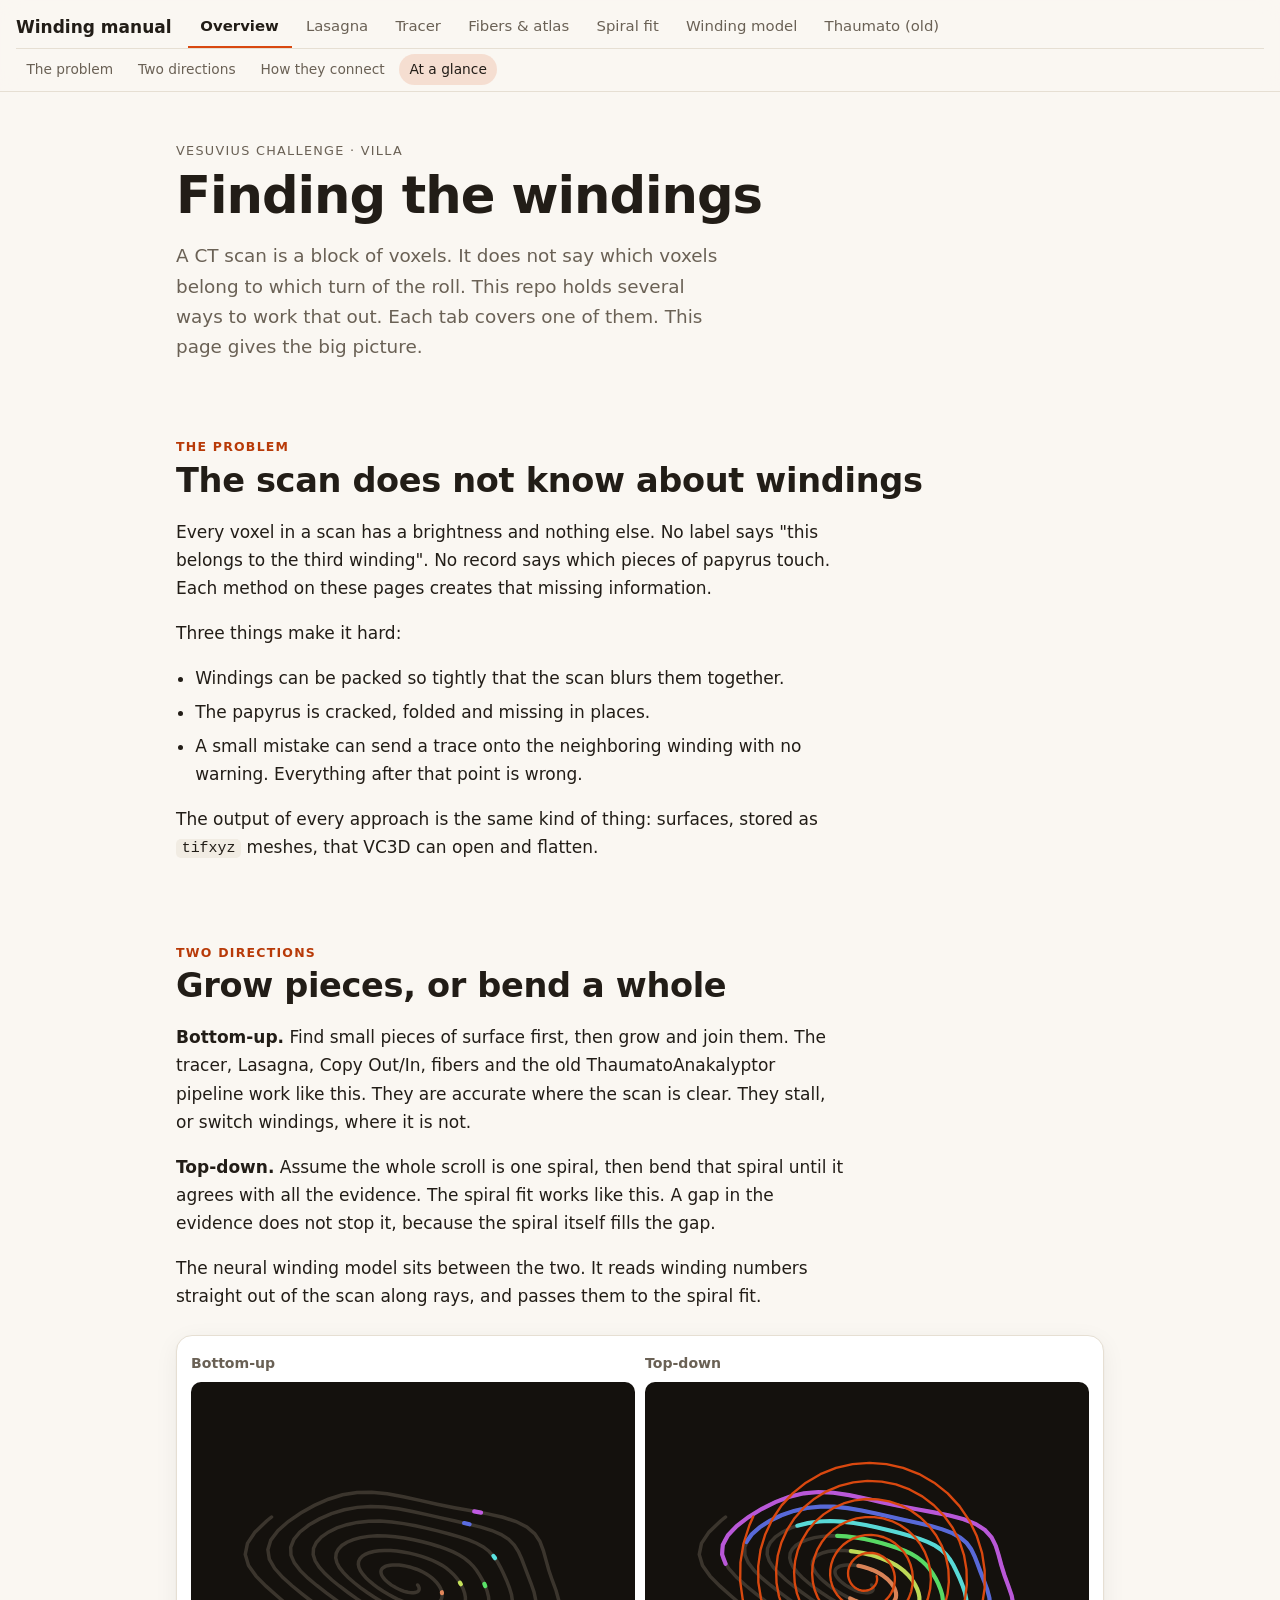
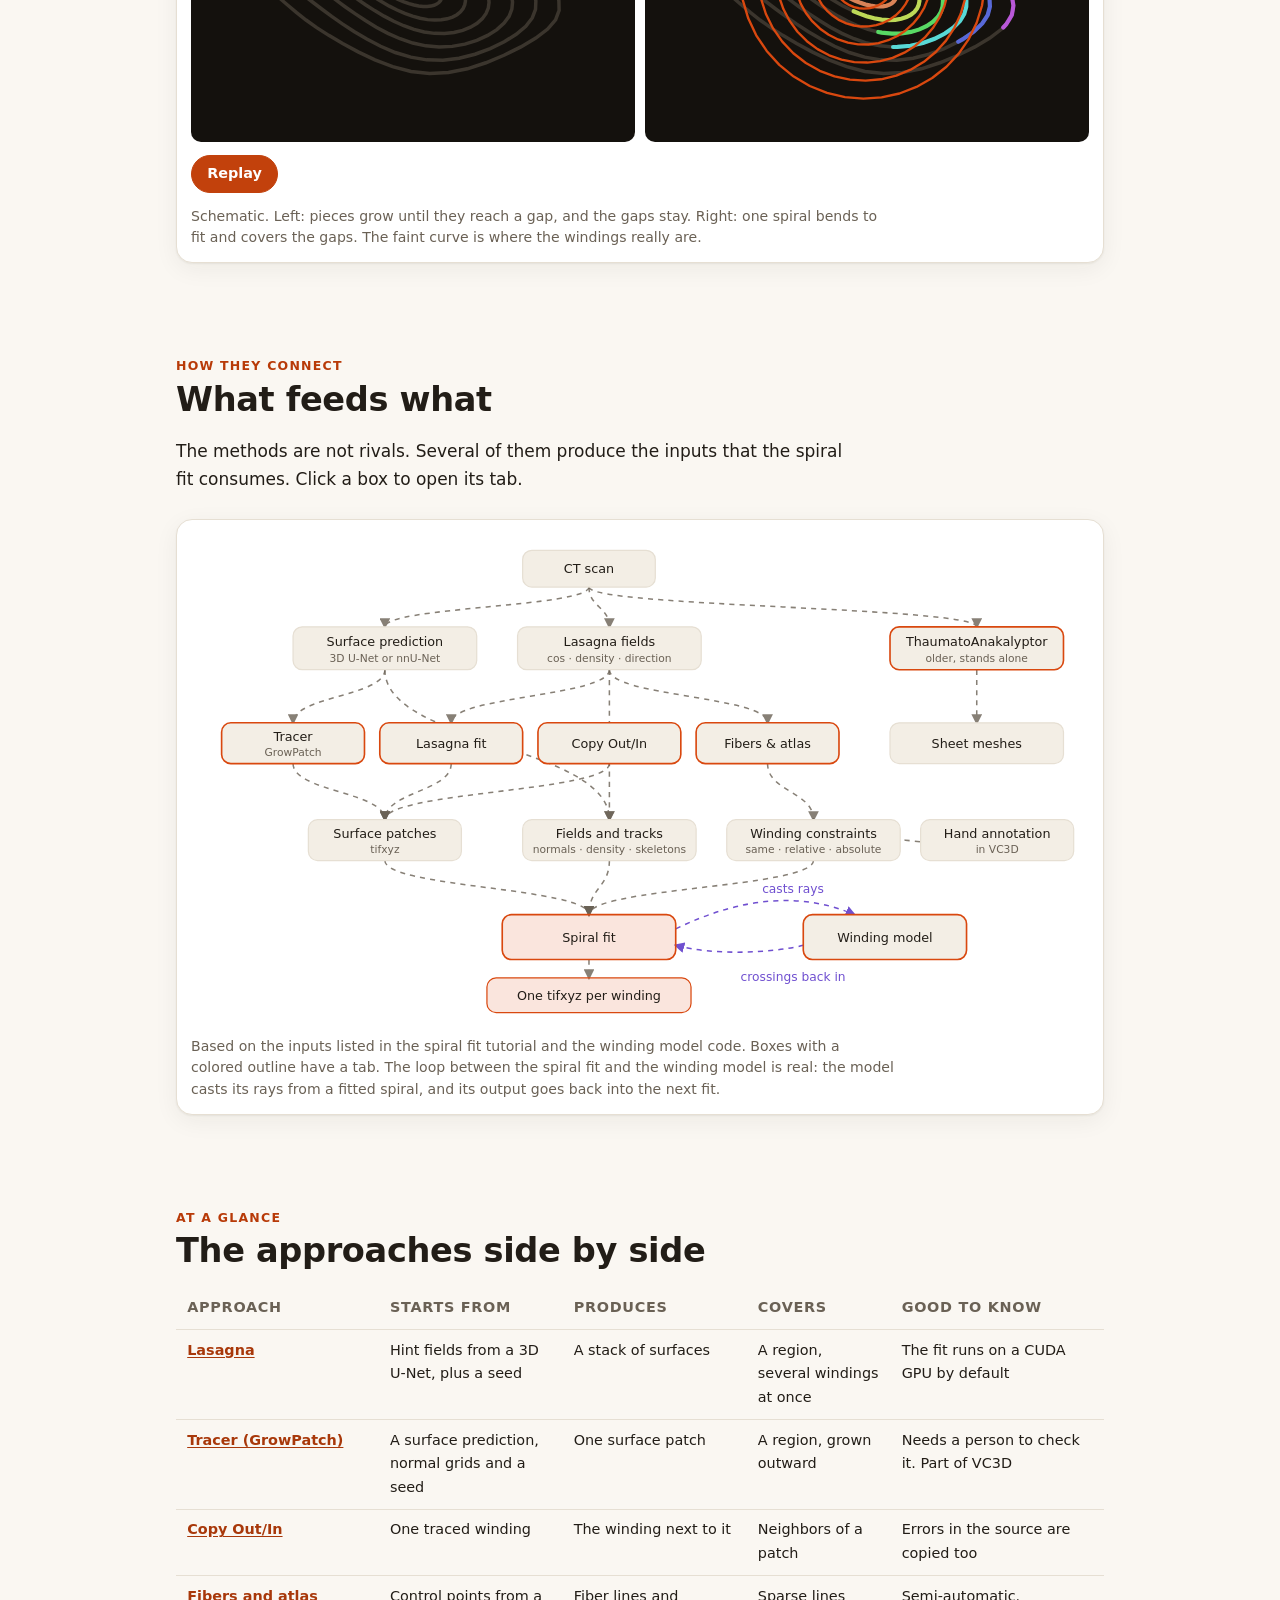
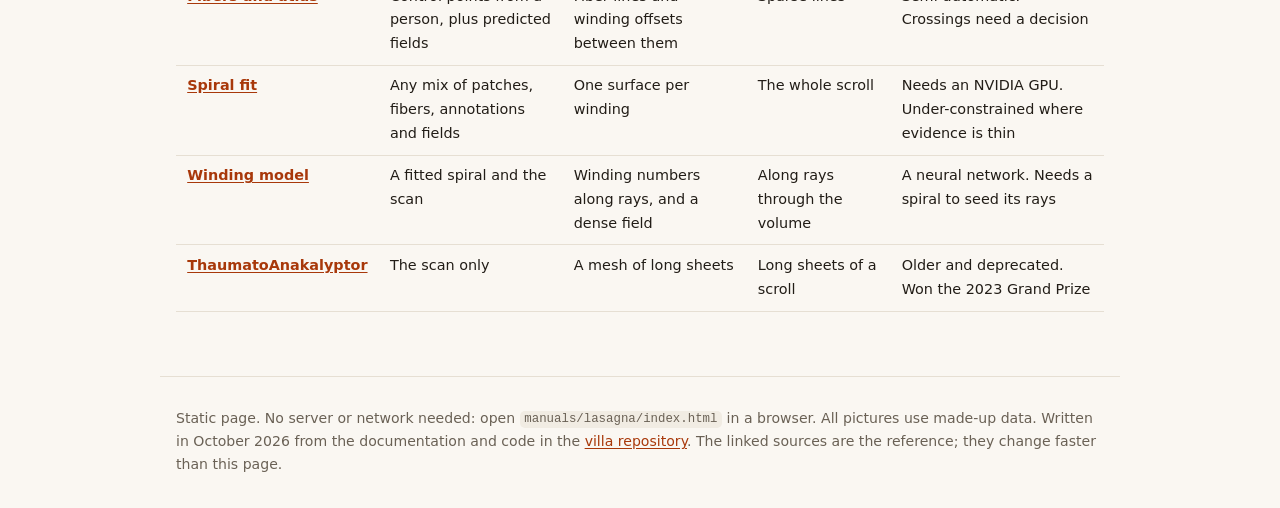
==== commit 1569fa82: "Fix" ====
--- a/docs/index.html
+++ b/docs/index.html
@@ -3,37 +3,113 @@
 <head>
 <meta charset="utf-8">
 <meta name="viewport" content="width=device-width, initial-scale=1">
-<title>The Lasagna approach</title>
-<meta name="description" content="A visual guide to how Lasagna finds the windings of a rolled papyrus in a CT scan.">
+<title>Finding the windings</title>
+<meta name="description" content="A visual guide to the ways this repo finds the windings of a rolled papyrus in a CT scan: Lasagna, the patch tracer, fibers, the spiral fit, the winding model and ThaumatoAnakalyptor.">
+<link rel="icon" href="data:image/svg+xml,%3Csvg xmlns=%27http://www.w3.org/2000/svg%27 viewBox=%270 0 32 32%27%3E%3Crect width=%2732%27 height=%2732%27 rx=%276%27 fill=%27%23c2410c%27/%3E%3Cpath d=%27M5 11h22M5 16h22M5 21h22%27 stroke=%27%23fff%27 stroke-width=%273%27 stroke-linecap=%27round%27/%3E%3C/svg%3E">
 <link rel="stylesheet" href="style.css">
 </head>
 <body>
 
 <header class="topbar">
-  <a class="brand" href="#top">Lasagna manual</a>
-  <nav aria-label="Steps">
-    <a href="#idea" data-sec="idea">Idea</a>
-    <a href="#step1" data-sec="step1"><b>1</b> Read the scan</a>
-    <a href="#step2" data-sec="step2"><b>2</b> Start a mesh</a>
-    <a href="#step3" data-sec="step3"><b>3</b> Fit it</a>
-    <a href="#step4" data-sec="step4"><b>4</b> Export</a>
-    <a href="#reference" data-sec="reference">Reference</a>
-  </nav>
+  <div class="toprow">
+    <a class="brand" href="#overview">Winding manual</a>
+    <div class="tabs" role="tablist" aria-label="Approaches">
+      <button type="button" role="tab" id="tab-overview" data-tab="overview" aria-controls="panel-overview" aria-selected="true">Overview</button>
+      <button type="button" role="tab" id="tab-lasagna" data-tab="lasagna" aria-controls="panel-lasagna" aria-selected="false">Lasagna</button>
+      <button type="button" role="tab" id="tab-tracer" data-tab="tracer" aria-controls="panel-tracer" aria-selected="false">Tracer</button>
+      <button type="button" role="tab" id="tab-fibers" data-tab="fibers" aria-controls="panel-fibers" aria-selected="false">Fibers &amp; atlas</button>
+      <button type="button" role="tab" id="tab-spiral" data-tab="spiral" aria-controls="panel-spiral" aria-selected="false">Spiral fit</button>
+      <button type="button" role="tab" id="tab-winding" data-tab="winding" aria-controls="panel-winding" aria-selected="false">Winding model</button>
+      <button type="button" role="tab" id="tab-thaumato" data-tab="thaumato" aria-controls="panel-thaumato" aria-selected="false">Thaumato (old)</button>
+    </div>
+  </div>
+  <nav class="subnav" id="subnav" aria-label="On this tab"></nav>
 </header>
 
 <main id="top">
+<div id="panel-overview" role="tabpanel" aria-labelledby="tab-overview" class="panel">
+  <header class="phead">
+    <p class="eyebrow">Vesuvius Challenge · villa</p>
+    <h1>Finding the windings</h1>
+    <p class="lead">A CT scan is a block of voxels. It does not say which voxels belong to which turn of the roll. This repo holds several ways to work that out. Each tab covers one of them. This page gives the big picture.</p>
+  </header>
+
+  <section id="overview-problem" class="sec" data-nav="The problem">
+    <h2><span class="tag">The problem</span>The scan does not know about windings</h2>
+    <p>Every voxel in a scan has a brightness and nothing else. No label says "this belongs to the third winding". No record says which pieces of papyrus touch. Each method on these pages creates that missing information.</p>
+    <p>Three things make it hard:</p>
+    <ul class="plain">
+      <li>Windings can be packed so tightly that the scan blurs them together.</li>
+      <li>The papyrus is cracked, folded and missing in places.</li>
+      <li>A small mistake can send a trace onto the neighboring winding with no warning. Everything after that point is wrong.</li>
+    </ul>
+    <p>The output of every approach is the same kind of thing: surfaces, stored as <code>tifxyz</code> meshes, that VC3D can open and flatten.</p>
+  </section>
+
+  <section id="overview-directions" class="sec" data-nav="Two directions">
+    <h2><span class="tag">Two directions</span>Grow pieces, or bend a whole</h2>
+    <p><strong>Bottom-up.</strong> Find small pieces of surface first, then grow and join them. The tracer, Lasagna, Copy Out/In, fibers and the old ThaumatoAnakalyptor pipeline work like this. They are accurate where the scan is clear. They stall, or switch windings, where it is not.</p>
+    <p><strong>Top-down.</strong> Assume the whole scroll is one spiral, then bend that spiral until it agrees with all the evidence. The spiral fit works like this. A gap in the evidence does not stop it, because the spiral itself fills the gap.</p>
+    <p>The neural winding model sits between the two. It reads winding numbers straight out of the scan along rays, and passes them to the spiral fit.</p>
+
+    <figure class="fig" id="ovDirections">
+      <div class="two">
+        <div>
+          <h4 class="mini">Bottom-up</h4>
+          <div class="stage dark" style="--ar: 320 / 260"><svg id="ovBottom" viewBox="0 0 320 260" role="img" aria-label="Several short pieces of surface grow along a crushed spiral until they reach gaps."></svg></div>
+        </div>
+        <div>
+          <h4 class="mini">Top-down</h4>
+          <div class="stage dark" style="--ar: 320 / 260"><svg id="ovTop" viewBox="0 0 320 260" role="img" aria-label="An ideal spiral bends until it lies on the crushed spiral, passing over the gaps."></svg></div>
+        </div>
+      </div>
+      <div class="controls"><button type="button" id="ovReplay" class="btn">Replay</button></div>
+      <figcaption>Schematic. Left: pieces grow until they reach a gap, and the gaps stay. Right: one spiral bends to fit and covers the gaps. The faint curve is where the windings really are.</figcaption>
+    </figure>
+  </section>
+
+  <section id="overview-map" class="sec" data-nav="How they connect">
+    <h2><span class="tag">How they connect</span>What feeds what</h2>
+    <p>The methods are not rivals. Several of them produce the inputs that the spiral fit consumes. Click a box to open its tab.</p>
+    <figure class="fig" id="ovMap">
+      <svg id="ovFlow" viewBox="0 0 880 480" class="flowbig" role="img" aria-label="Diagram of how the scan, surface prediction, local tracers, fibers, annotations and the winding model feed the spiral fit, which produces one surface per winding."></svg>
+      <figcaption>Based on the inputs listed in the spiral fit tutorial and the winding model code. Boxes with a colored outline have a tab. The loop between the spiral fit and the winding model is real: the model casts its rays from a fitted spiral, and its output goes back into the next fit.</figcaption>
+    </figure>
+  </section>
+
+  <section id="overview-table" class="sec" data-nav="At a glance">
+    <h2><span class="tag">At a glance</span>The approaches side by side</h2>
+    <div class="tablewrap">
+    <table class="compare">
+      <thead><tr><th>Approach</th><th>Starts from</th><th>Produces</th><th>Covers</th><th>Good to know</th></tr></thead>
+      <tbody>
+        <tr><td><a href="#lasagna">Lasagna</a></td><td>Hint fields from a 3D U-Net, plus a seed</td><td>A stack of surfaces</td><td>A region, several windings at once</td><td>The fit runs on a CUDA GPU by default</td></tr>
+        <tr><td><a href="#tracer">Tracer (GrowPatch)</a></td><td>A surface prediction, normal grids and a seed</td><td>One surface patch</td><td>A region, grown outward</td><td>Needs a person to check it. Part of VC3D</td></tr>
+        <tr><td><a href="#tracer/copy">Copy Out/In</a></td><td>One traced winding</td><td>The winding next to it</td><td>Neighbors of a patch</td><td>Errors in the source are copied too</td></tr>
+        <tr><td><a href="#fibers">Fibers and atlas</a></td><td>Control points from a person, plus predicted fields</td><td>Fiber lines and winding offsets between them</td><td>Sparse lines</td><td>Semi-automatic. Crossings need a decision</td></tr>
+        <tr><td><a href="#spiral">Spiral fit</a></td><td>Any mix of patches, fibers, annotations and fields</td><td>One surface per winding</td><td>The whole scroll</td><td>Needs an NVIDIA GPU. Under-constrained where evidence is thin</td></tr>
+        <tr><td><a href="#winding">Winding model</a></td><td>A fitted spiral and the scan</td><td>Winding numbers along rays, and a dense field</td><td>Along rays through the volume</td><td>A neural network. Needs a spiral to seed its rays</td></tr>
+        <tr><td><a href="#thaumato">ThaumatoAnakalyptor</a></td><td>The scan only</td><td>A mesh of long sheets</td><td>Long sheets of a scroll</td><td>Older and deprecated. Won the 2023 Grand Prize</td></tr>
+      </tbody>
+    </table>
+    </div>
+  </section>
+
+</div>
+
+<div id="panel-lasagna" role="tabpanel" aria-labelledby="tab-lasagna" class="panel" hidden>
 
 <!-- ============================================================ HERO -->
-<section class="hero">
+<section class="hero" id="lasagna-top">
   <div class="hero-text">
     <p class="eyebrow">Vesuvius Challenge · villa / lasagna</p>
     <h1>The Lasagna approach</h1>
     <p class="lead">Lasagna finds the windings of a rolled-up papyrus in a CT scan. It does this in four steps. Each step below has a picture you can play with.</p>
     <ol class="steps-overview">
-      <li><a href="#step1"><span class="n">1</span><span><strong>Read the scan</strong> A neural network turns the CT into three hint fields.</span></a></li>
-      <li><a href="#step2"><span class="n">2</span><span><strong>Start a mesh</strong> A rough stack of layers is placed around a seed point.</span></a></li>
-      <li><a href="#step3"><span class="n">3</span><span><strong>Fit the mesh</strong> An optimizer moves the layers until they agree with the hints.</span></a></li>
-      <li><a href="#step4"><span class="n">4</span><span><strong>Export</strong> Each layer is saved as a surface that VC3D can open.</span></a></li>
+      <li><a href="#lasagna/step1"><span class="n">1</span><span><strong>Read the scan</strong> A neural network turns the CT into three hint fields.</span></a></li>
+      <li><a href="#lasagna/step2"><span class="n">2</span><span><strong>Start a mesh</strong> A rough stack of layers is placed around a seed point.</span></a></li>
+      <li><a href="#lasagna/step3"><span class="n">3</span><span><strong>Fit the mesh</strong> An optimizer moves the layers until they agree with the hints.</span></a></li>
+      <li><a href="#lasagna/step4"><span class="n">4</span><span><strong>Export</strong> Each layer is saved as a surface that VC3D can open.</span></a></li>
     </ol>
   </div>
   <div class="hero-fig">
@@ -42,7 +118,7 @@
 </section>
 
 <!-- ============================================================ IDEA -->
-<section id="idea" class="sec">
+<section id="lasagna-idea" class="sec" data-nav="The idea">
   <h2><span class="tag">The idea</span>A scroll is a stack of layers</h2>
   <p>A papyrus scroll is a long strip of papyrus rolled up around a center. Each turn of the roll is called a <dfn>winding</dfn>. Cut across the scroll and the windings form a spiral.</p>
   <p>Now look at a small piece of that spiral. Over a short distance the turns run almost parallel to each other, like the layers of a lasagna. Lasagna models each small piece of scroll this way: a stack of layers, one layer for each winding. The task is to find where every layer sits in 3D.</p>
@@ -64,7 +140,7 @@
 </section>
 
 <!-- ============================================================ STEP 1 -->
-<section id="step1" class="sec">
+<section id="lasagna-step1" class="sec" data-nav="Read the scan" data-badge="1">
   <h2><span class="tag">Step 1</span>Read the scan</h2>
   <p>A 3D U-Net looks at the CT in small overlapping tiles. For every voxel it writes three hint values.</p>
 
@@ -137,7 +213,7 @@
 </section>
 
 <!-- ============================================================ STEP 2 -->
-<section id="step2" class="sec">
+<section id="lasagna-step2" class="sec" data-nav="Start a mesh" data-badge="2">
   <h2><span class="tag">Step 2</span>Start a mesh</h2>
   <p>The fitter describes the scroll with a <dfn>mesh</dfn>: a grid of 3D points. Lasagna keeps one grid for every winding and stacks them. Rows of a grid follow the height of the scroll. Columns follow the winding around the scroll.</p>
   <p>To begin, the user gives a <dfn>seed</dfn>, a point that lies on one winding. The fitter also needs a rough first guess for the shape. This can be a cylinder or shell around the scroll center, or an existing surface. The first guess is smooth and its layers are evenly spaced, so it does not follow the real windings yet. Fixing that is step 3.</p>
@@ -163,7 +239,7 @@
 </section>
 
 <!-- ============================================================ STEP 3 -->
-<section id="step3" class="sec">
+<section id="lasagna-step3" class="sec" data-nav="Fit it" data-badge="3">
   <h2><span class="tag">Step 3</span>Fit the mesh</h2>
   <p>Now the optimizer moves the mesh points, a little at a time. After every step it checks how badly the mesh breaks a list of rules. The amounts are added into one number called the <dfn>loss</dfn>. The points then move in the direction that makes the loss smaller. This is gradient descent. There is no neural network in this step.</p>
   <p>Press play. The three rules below are a simplified version of what the real fit does.</p>
@@ -275,7 +351,7 @@
   </figure>
 
   <h3>Stages</h3>
-  <p>A config file lists the stages of a fit. Each stage sets the number of steps, the learning rate (how far points may move per step), and the weight of each rule. The default <a href="../../lasagna/configs/init.json"><code>init.json</code></a> runs two stages:</p>
+  <p>A config file lists the stages of a fit. Each stage sets the number of steps, the learning rate (how far points may move per step), and the weight of each rule. The default <a href="https://github.com/ScrollPrize/villa/blob/main/lasagna/configs/init.json"><code>init.json</code></a> runs two stages:</p>
   <div class="stages" aria-label="Two stages of the default config">
     <div class="stage-bar" style="--w: 67"><b>Stage 1</b> 1,000 steps · learning rate 0.1<small>large moves</small></div>
     <div class="stage-bar s2" style="--w: 33"><b>Stage 2</b> 500 steps · 0.01<small>careful moves</small></div>
@@ -283,7 +359,7 @@
 </section>
 
 <!-- ============================================================ STEP 4 -->
-<section id="step4" class="sec">
+<section id="lasagna-step4" class="sec" data-nav="Export" data-badge="4">
   <h2><span class="tag">Step 4</span>Export the surfaces</h2>
   <p>When the fit is done, every layer of the mesh is a surface of its own. <code>fit2tifxyz.py</code> writes one folder per winding in the <dfn>tifxyz</dfn> format. The folder holds three images, <code>x.tif</code>, <code>y.tif</code> and <code>z.tif</code>, plus a small <code>meta.json</code>.</p>
   <p>Pixel (row, column) in those images stores the x, y and z coordinate of one mesh point. VC3D, the Volume Cartographer app, opens these surfaces directly. It can also start a fit by calling <code>fit_service.py</code> over HTTP.</p>
@@ -316,7 +392,7 @@
 </section>
 
 <!-- ============================================================ REFERENCE -->
-<section id="reference" class="sec">
+<section id="lasagna-reference" class="sec" data-nav="Reference">
   <h2><span class="tag">Reference</span>Words, files and limits</h2>
 
   <h3>Words used on this page</h3>
@@ -338,15 +414,15 @@
   <table>
     <thead><tr><th>Step</th><th>Files in <code>lasagna/</code></th></tr></thead>
     <tbody>
-      <tr><td>Training the network</td><td><a href="../../lasagna/train_tifxyz.py">train_tifxyz.py</a>, <a href="../../lasagna/tifxyz_lasagna_dataset.py">tifxyz_lasagna_dataset.py</a>, <a href="../../lasagna/tifxyz_labels.py">tifxyz_labels.py</a></td></tr>
-      <tr><td>1 Read the scan</td><td><a href="../../lasagna/preprocess_cos_omezarr.py">preprocess_cos_omezarr.py</a>, <a href="../../lasagna/tiled_predict3d.py">tiled_predict3d.py</a>, <a href="../../lasagna/manager">manager/</a> (the <code>las_manager</code> command)</td></tr>
-      <tr><td>2 Start a mesh</td><td><a href="../../lasagna/fit.py">fit.py</a>, <a href="../../lasagna/model.py">model.py</a>, <a href="../../lasagna/fit_data.py">fit_data.py</a></td></tr>
-      <tr><td>3 Fit the mesh</td><td><a href="../../lasagna/optimizer.py">optimizer.py</a>, the <code>opt_loss_*.py</code> files (one per rule), <a href="../../lasagna/configs">configs/</a></td></tr>
-      <tr><td>4 Export</td><td><a href="../../lasagna/fit2tifxyz.py">fit2tifxyz.py</a>, <a href="../../lasagna/fit_service.py">fit_service.py</a>, <a href="../../lasagna/tifxyz_format.md">tifxyz_format.md</a></td></tr>
+      <tr><td>Training the network</td><td><a href="https://github.com/ScrollPrize/villa/blob/main/lasagna/train_tifxyz.py">train_tifxyz.py</a>, <a href="https://github.com/ScrollPrize/villa/blob/main/lasagna/tifxyz_lasagna_dataset.py">tifxyz_lasagna_dataset.py</a>, <a href="https://github.com/ScrollPrize/villa/blob/main/lasagna/tifxyz_labels.py">tifxyz_labels.py</a></td></tr>
+      <tr><td>1 Read the scan</td><td><a href="https://github.com/ScrollPrize/villa/blob/main/lasagna/preprocess_cos_omezarr.py">preprocess_cos_omezarr.py</a>, <a href="https://github.com/ScrollPrize/villa/blob/main/lasagna/tiled_predict3d.py">tiled_predict3d.py</a>, <a href="https://github.com/ScrollPrize/villa/tree/main/lasagna/manager">manager/</a> (the <code>las_manager</code> command)</td></tr>
+      <tr><td>2 Start a mesh</td><td><a href="https://github.com/ScrollPrize/villa/blob/main/lasagna/fit.py">fit.py</a>, <a href="https://github.com/ScrollPrize/villa/blob/main/lasagna/model.py">model.py</a>, <a href="https://github.com/ScrollPrize/villa/blob/main/lasagna/fit_data.py">fit_data.py</a></td></tr>
+      <tr><td>3 Fit the mesh</td><td><a href="https://github.com/ScrollPrize/villa/blob/main/lasagna/optimizer.py">optimizer.py</a>, the <code>opt_loss_*.py</code> files (one per rule), <a href="https://github.com/ScrollPrize/villa/tree/main/lasagna/configs">configs/</a></td></tr>
+      <tr><td>4 Export</td><td><a href="https://github.com/ScrollPrize/villa/blob/main/lasagna/fit2tifxyz.py">fit2tifxyz.py</a>, <a href="https://github.com/ScrollPrize/villa/blob/main/lasagna/fit_service.py">fit_service.py</a>, <a href="https://github.com/ScrollPrize/villa/blob/main/lasagna/tifxyz_format.md">tifxyz_format.md</a></td></tr>
     </tbody>
   </table>
   </div>
-  <p>The neural network itself is not defined in <code>lasagna/</code>. It is the configurable U-Net from the sibling <code>vesuvius</code> package. For more detail, start with <a href="../../lasagna/docs/status.md">docs/status.md</a> and <a href="../../lasagna/lasagna_3d.md">lasagna_3d.md</a>.</p>
+  <p>The neural network itself is not defined in <code>lasagna/</code>. It is the configurable U-Net from the sibling <code>vesuvius</code> package. For more detail, start with <a href="https://github.com/ScrollPrize/villa/blob/main/lasagna/docs/status.md">docs/status.md</a> and <a href="https://github.com/ScrollPrize/villa/blob/main/lasagna/lasagna_3d.md">lasagna_3d.md</a>.</p>
 
   <h3>Things to keep in mind</h3>
   <ul class="plain">
@@ -356,12 +432,407 @@
   </ul>
 </section>
 
+</div>
+
+<div id="panel-tracer" role="tabpanel" aria-labelledby="tab-tracer" class="panel" hidden>
+  <header class="phead">
+    <p class="eyebrow">volume-cartographer · C++</p>
+    <h1>The patch tracer</h1>
+    <p class="lead">The tracer starts at one seed point and grows a surface patch outward along a predicted surface. It is part of VC3D. It is semi-automatic: it does the long stretches and a person fixes the rest.</p>
+    <p class="chips"><span class="pill">GrowPatch</span><span class="pill">Ceres solver</span><span class="pill">vc_grow_seg_from_seed</span></p>
+  </header>
+
+  <section id="tracer-idea" class="sec" data-nav="The idea">
+    <h2><span class="tag">The idea</span>Grow a mesh one corner at a time</h2>
+    <p>The input is a <dfn>surface prediction</dfn>: a volume that is 1 wherever a network thinks there is papyrus surface. On its own it is not a surface. It has holes, and in places two windings are joined. The tracer turns it into a mesh, a grid of quads, starting from a seed.</p>
+    <p>It keeps a state grid that records which corners of the mesh exist so far. Growth then repeats two phases:</p>
+    <ol class="plain">
+      <li>Add new corners greedily along the edge of the patch, for several rounds.</li>
+      <li>Run the optimizer over the new region and the strip of mesh behind it, so the new corners settle onto the surface.</li>
+    </ol>
+    <p>A set of rules of thumb decides when to accept a result and when to skip it. The optimizer is Ceres, a classical least-squares solver. The entry point is <code>vc_grow_seg_from_seed</code>, which calls <code>space_tracing_quad_phys</code> in <code>surface_helpers.cpp</code>.</p>
+
+    <p>Press play. The orange line is one row of the mesh seen from the side. It grows both ways from the seed.</p>
+    <figure class="fig" id="trGrow">
+      <div class="stage dark" style="--ar: 640 / 400">
+        <canvas id="trCanvas" role="img" aria-label="Synthetic surface prediction with a tracer growing along one winding."></canvas>
+        <svg id="trSvg" viewBox="0 0 640 400" aria-hidden="true"></svg>
+      </div>
+      <div class="controls wrap">
+        <button type="button" id="trPlay" class="btn">Play</button>
+        <button type="button" id="trReset" class="btn ghost">Reset</button>
+        <label class="chk"><input type="checkbox" id="trMerger" checked> Two windings merge in the prediction</label>
+        <label class="chk"><input type="checkbox" id="trCorr"> Add correction points</label>
+      </div>
+      <p class="meter" id="trMeter">Ready.</p>
+      <figcaption>Synthetic example. Bright bands are the surface prediction. The bright blob on the right is a merger: the network joined two windings there. Switch correction points on and replay to see a person's fix.</figcaption>
+    </figure>
+
+    <p>In three dimensions the same thing happens on a grid. Cells are committed in rings around the seed. The optimizer works mostly on the active fringe, and sometimes on the whole patch.</p>
+    <figure class="fig" id="trLattice">
+      <div class="stage panel" style="--ar: 640 / 250"><canvas id="latCanvas" role="img" aria-label="A grid of cells being filled in outward from a seed. The newest cells at the edge are highlighted."></canvas></div>
+      <div class="controls"><button type="button" id="latPlay" class="btn">Replay</button><span class="meter" id="latMeter" style="margin:0 0 0 .5rem"></span></div>
+      <figcaption>The state grid. Pale cells are committed. Orange cells are the active fringe that the next optimization round may move.</figcaption>
+    </figure>
+  </section>
+
+  <section id="tracer-rules" class="sec" data-nav="What it optimizes">
+    <h2><span class="tag">The rules</span>What the optimizer balances</h2>
+    <p>Each new corner is placed to balance several goals at once. The code generates these as separate loss terms, and some are only created where a location is not yet used by another term.</p>
+    <div class="cards">
+      <article class="card"><div class="icon" data-icon="ridge"></div><h4>Follow the prediction</h4><p>Corners are pulled onto the bright band of the surface prediction.</p></article>
+      <article class="card"><div class="icon" data-icon="straight"></div><h4>Stay smooth</h4><p>Three neighboring corners should lie on a straight line unless the data says otherwise.</p></article>
+      <article class="card"><div class="icon" data-icon="even"></div><h4>Keep the spacing</h4><p>Corners stay about one step apart, so the mesh does not stretch or pile up.</p></article>
+      <article class="card"><div class="icon" data-icon="normal"></div><h4>Match the normals</h4><p>A normal grid, a coarse field of local surface directions made by <code>vc_gen_normalgrids</code>, tells the mesh which way to face.</p></article>
+      <article class="card"><div class="icon" data-icon="neighbor"></div><h4>Resist the neighbor</h4><p>A nearby winding is easy to jump onto. The tracer is set up to resist that pull.</p></article>
+    </div>
+  </section>
+
+  <section id="tracer-fix" class="sec" data-nav="Fixing mistakes">
+    <h2><span class="tag">Failure modes</span>Where it goes wrong, and the fix</h2>
+    <p>The tracer follows a trail that the prediction only half defines. The common problems are:</p>
+    <ul class="plain">
+      <li><strong>Mergers.</strong> Two nearby windings are joined by mistake in the prediction.</li>
+      <li><strong>Holes.</strong> The predicted surface disappears.</li>
+      <li><strong>Sheet switches.</strong> The trace jumps from its winding to a neighboring one. Mergers often cause these, as in the figure above.</li>
+    </ul>
+    <p>The repo's workflow for correcting a patch, as documented, goes like this:</p>
+    <ol class="plain">
+      <li>Grow a patch with <code>vc_grow_seg_from_seed</code>. A snapshot interval saves intermediate states.</li>
+      <li>In VC3D, add one point collection for each broken area. The first point is on the correct surface near the problem. The others mark where the surface should go.</li>
+      <li>Optionally mask the area that should be removed.</li>
+      <li>Run the tracer again with <code>--resume</code> and <code>--correct</code>. The solver pulls the surface through the points and then keeps growing from there.</li>
+    </ol>
+    <p>The <code>z_min</code> and <code>z_max</code> parameters limit the z range. A thin band can be used to follow one long spiral.</p>
+  </section>
+
+  <section id="tracer-copy" class="sec" data-nav="Copy Out/In">
+    <h2><span class="tag">Copy Out/In</span>Use one winding to find the next</h2>
+    <p>Once one winding is traced well, the windings just outside and inside it usually have similar curvature. Copy Out/In uses a finished mesh as a geometric reference and moves the tracing over to the neighboring winding. In the repo this lives in <code>vc_grow_seg_from_seed.cpp</code> and <code>GrowPatch.cpp</code>.</p>
+    <p>Press the button to copy outward, one winding at a time.</p>
+    <figure class="fig" id="trCopy">
+      <div class="stage dark" style="--ar: 640 / 400">
+        <canvas id="cpCanvas" role="img" aria-label="A traced winding is copied outward onto the next windings."></canvas>
+        <svg id="cpSvg" viewBox="0 0 640 400" aria-hidden="true"></svg>
+      </div>
+      <div class="controls wrap">
+        <button type="button" id="cpStep" class="btn">Copy outward</button>
+        <button type="button" id="cpReset" class="btn ghost">Reset</button>
+        <label class="chk"><input type="checkbox" id="cpErr"> The source trace has a sheet switch</label>
+      </div>
+      <p class="meter" id="cpMeter">Source: winding 7.</p>
+      <figcaption>Schematic. With a clean source, each copy lands on the next winding. With a sheet switch in the source, the copies inherit it. This is why Copy Out/In speeds up tracing but still needs checking.</figcaption>
+    </figure>
+    <h3>The learned version</h3>
+    <p>A neural version of the same idea is in <code>vesuvius/…/neural_tracing/inference/infer_rowcol_triplet_wraps.py</code>. A 3D network looks at a crop of the scan around the existing surface and predicts displacement vectors. These are added to the surface points to give the neighboring windings. The inference code cuts the surface into overlapping boxes, averages test-time variants of each box, and merges the results. A checkpoint called <code>copy_displacement_latest</code> is published, and VC3D has a Neural Tracer panel for it.</p>
+    <details class="more">
+      <summary>Other learned tracers in the repo</summary>
+      <div class="more-body">
+        <p><strong>autoreg_mesh</strong> continues a partial winding one vertex at a time. For each vertex it predicts a cell in a coarse grid of volume features, a small offset inside that cell, and a stop flag.</p>
+        <p><strong>heatmap_single_point</strong> traces a patch from a start point by taking steps, and takes a new crop of the scan every few steps.</p>
+        <p><strong>fiber_trace_3d</strong> traces fibers. It is covered in the fibers tab.</p>
+      </div>
+    </details>
+  </section>
+</div>
+
+<div id="panel-fibers" role="tabpanel" aria-labelledby="tab-fibers" class="panel" hidden>
+  <header class="phead">
+    <p class="eyebrow">VC3D · lasagna · atlas</p>
+    <h1>Fibers and the atlas</h1>
+    <p class="lead">A papyrus fiber stays inside one winding. A line that follows a fiber is therefore a line that belongs to a single winding. Two fibers that cross can tell you how their windings relate. The atlas collects those facts.</p>
+    <p class="chips"><span class="pill">line annotation</span><span class="pill">fiber_trace_3d</span><span class="pill">atlas.py</span></p>
+  </header>
+
+  <section id="fibers-why" class="sec" data-nav="Why fibers">
+    <h2><span class="tag">Why fibers</span>A fiber never leaves its layer</h2>
+    <p>A manufactured sheet has two layers of strips. Each layer has its own fiber direction, and the two directions are roughly perpendicular. By convention the recto fibers run lengthwise on the unrolled roll and the verso fibers run across its height. A fiber lies inside one layer and does not pass through the sheet.</p>
+    <p>That makes a traced fiber useful evidence: all of its points are on one winding. It also gives a natural grid, because horizontal and vertical fibers can serve as the rows and columns of a surface.</p>
+    <p class="note">Fibers also cause trouble. Two fibers from different windings can lie close together and run in the same direction. Distance and direction alone cannot tell whether two fibers share a surface. A person, or a careful tracer, has to look at the surroundings.</p>
+  </section>
+
+  <section id="fibers-trace" class="sec" data-nav="Tracing a fiber">
+    <h2><span class="tag">Tracing</span>A few clicks, then the tracer fills in</h2>
+    <p>In VC3D, a person places control points along a fiber with the line annotation widget. Between two control points the line can be made in different ways. It can be a smooth curve through the points (<code>cspline</code>), or it can be found with the predicted fields, the normals and winding density from Lasagna (<code>lasagna</code> and <code>trace</code>). The record is a <code>vc3d_fiber</code> JSON file with the line points, the control points and the way each segment was made.</p>
+    <figure class="fig" id="fbTrace">
+      <div class="stage dark" style="--ar: 640 / 400">
+        <canvas id="fbCanvas" role="img" aria-label="A fiber on one winding with control points, a smooth curve through the points, and a traced line that follows the winding."></canvas>
+        <svg id="fbSvg" viewBox="0 0 640 400" aria-hidden="true"></svg>
+      </div>
+      <div class="controls">
+        <label for="fbPts">Control points</label>
+        <input type="range" id="fbPts" min="2" max="9" value="4">
+        <output id="fbPtsOut">4</output>
+      </div>
+      <p class="meter" id="fbMeter"></p>
+      <figcaption>Synthetic example. White dots are control points. Dashed: a smooth curve through them. Solid orange: a line that follows the predicted fields. With few points the smooth curve cuts corners and can leave the winding.</figcaption>
+    </figure>
+    <p>Fibers can also be predicted. The <code>fiber_hz_vt</code> checkpoint is an nnU-Net trained on horizontal and vertical fibers that people traced by hand years ago on older scans. The <code>fiber_trace</code> package trains a model on fiber records using direction-conditioned 3D crops. Its sibling <code>fiber_trace_3d</code> appears as the optimizer name (<code>native_fiber_trace3d</code>) in saved fiber files.</p>
+  </section>
+
+  <section id="fibers-atlas" class="sec" data-nav="The atlas">
+    <h2><span class="tag">The atlas</span>Fibers placed on a common map</h2>
+    <p>The atlas answers one question: how many windings apart are these fibers? It keeps a base mesh, taken from one of the <code>shell_*.tifxyz</code> surfaces of a Lasagna fit. Each fiber is projected onto that mesh using the Lasagna normals. The projection gives every point on the fiber two coordinates on the base mesh, <code>atlasU</code> and <code>atlasV</code>. Those never change.</p>
+    <p>What changes is an integer for each fiber, its <code>winding_offset</code>. A fiber's real position is its stored position plus the offset times the period, the width of one winding on the base mesh:</p>
+    <pre><code>actual_atlasU = anchor.atlasU + winding_offset * period_columns</code></pre>
+    <p>Offsets come from <em>links</em>. A person inspects a place where two fibers cross and picks one of three answers: same winding, different winding, or hard to say. Accepting "same winding" adds a link with a winding difference of 0. The layout step starts at a root fiber with offset 0 and walks through the links, giving every fiber the offset its links imply.</p>
+    <figure class="fig" id="fbAtlas">
+      <div class="stage panel" style="--ar: 640 / 320"><svg id="atSvg" viewBox="0 0 640 320" role="img" aria-label="Fibers drawn on repeated tiles of the base mesh. Accepting links moves each fiber to the tile its offset gives."></svg></div>
+      <div class="controls wrap">
+        <button type="button" id="atNext" class="btn">Accept next link</button>
+        <button type="button" id="atReset" class="btn ghost">Reset</button>
+      </div>
+      <ul class="links" id="atLinks"></ul>
+      <p class="meter" id="atInfo"></p>
+      <figcaption>Each tile is one winding of the base mesh. The last link disagrees with the others. The layout keeps the first answer it found and reports the conflict.</figcaption>
+    </figure>
+    <p>The layout treats the links as an undirected graph. Fibers that no link reaches keep offset 0. A cycle of links that disagree is reported as a conflict, and the assignment stays deterministic. The details are in <a href="https://github.com/ScrollPrize/villa/blob/main/volume-cartographer/docs/atlas_implementation.md">atlas_implementation.md</a>.</p>
+  </section>
+
+  <section id="fibers-use" class="sec" data-nav="What it gives">
+    <h2><span class="tag">Output</span>Evidence for the global fit</h2>
+    <p>Fibers do not make surfaces on their own. They make winding constraints: lines that share a winding, and pairs of fibers that are a known number of windings apart. The <a href="#spiral">spiral fit</a> takes them as input. Lasagna can also grow a patch around a fiber, and the patch can then go into the fit.</p>
+    <p>The tracer is not fully automatic. A person drives it through the line annotation widget in VC3D, and the atlas workflow needs a person's decision at every crossing.</p>
+  </section>
+</div>
+
+<div id="panel-spiral" role="tabpanel" aria-labelledby="tab-spiral" class="panel" hidden>
+  <header class="phead">
+    <p class="eyebrow">spiral-fitting · PyTorch · NVIDIA GPU</p>
+    <h1>The spiral fit</h1>
+    <p class="lead">Most tools build surfaces piece by piece and end up with a pile of pieces. The spiral fit works the other way. It takes the whole pile, patches, fibers and annotations alike, and bends one ideal spiral until it agrees with as much of it as possible.</p>
+    <p class="chips"><span class="pill">fit_spiral.py</span><span class="pill">Python 3.14</span><span class="pill">whole scroll</span></p>
+  </header>
+
+  <section id="spiral-idea" class="sec" data-nav="The idea">
+    <h2><span class="tag">The idea</span>An ideal scroll, then a smooth crush</h2>
+    <p>A scroll started as one long, nearly rectangular sheet, rolled up. Seen from the end that is a spiral. The fit models it as an Archimedean spiral, where the radius grows in proportion to the angle:</p>
+    <pre><code>r(θ) = ω · θ / 2π</code></pre>
+    <p>One number, ω, is the distance from one winding to the next. A point on the ideal sheet is addressed by the angle θ along the spiral and the height z. Together they give a 3D point.</p>
+    <p>The eruption crushed that spiral. The fit models the damage as a <dfn>diffeomorphism</dfn>: a smooth map of space that can be undone. It cannot tear the sheet, push it through itself or squash it to a point. If it starts as a spiral, it is still a spiral afterward. Because it can be undone, any point in the scan maps back onto the ideal sheet. That reverse map is the virtual unrolling.</p>
+    <figure class="fig" id="spMorph">
+      <div class="two wide">
+        <div class="stage dark" style="--ar: 640 / 400"><svg id="spmSvg" viewBox="0 0 640 400" role="img" aria-label="An ideal spiral and the same spiral after a smooth deformation. Move the pointer over it to read the winding number."></svg></div>
+      </div>
+      <div class="controls">
+        <label for="spmT">Deformation</label>
+        <input type="range" id="spmT" min="0" max="100" value="0">
+        <button type="button" id="spmPlay" class="btn">Play</button>
+      </div>
+      <p class="meter" id="spmRead">Move the pointer over the spiral.</p>
+      <figcaption>Schematic cross-section. Left to right on the slider: the ideal spiral, then the same spiral after a smooth, invertible deformation. Point at any part of it to see which winding it is and where it sits on the ideal sheet.</figcaption>
+    </figure>
+    <p>The deformation has three parts, applied in order: a coarse scale and shear, the flow of a smooth velocity field (the main part), and a local change of the gap between windings. The flow works like dust in a steady wind. Every point rides along the arrows for one unit of time. Running the wind backward gives the exact inverse. The same machinery is used in medical image registration. In the code the flow is integrated with a few Runge-Kutta steps.</p>
+  </section>
+
+  <section id="spiral-inputs" class="sec" data-nav="What goes in">
+    <h2><span class="tag">Inputs</span>Any evidence, in any mix</h2>
+    <p>Each kind of evidence becomes a loss term that says what the deformed spiral should look like. No single kind has to cover the scroll.</p>
+    <div class="cards">
+      <article class="card"><h4>Surface patches</h4><p><code>tifxyz</code> meshes from the tracer, Lasagna or Copy Out/In. A patch should coincide with a single winding over its whole extent. Verified patches are best.</p></article>
+      <article class="card"><h4>Same-winding lines</h4><p>Point collections or traced fibers. All their points land on one winding, whichever it is.</p></article>
+      <article class="card"><h4>Relative winding</h4><p>Points marked as a known number of windings apart, such as "exactly one wrap from that point".</p></article>
+      <article class="card"><h4>Absolute winding</h4><p>Points marked with a winding number, such as "this patch is on winding 20". They fix the global numbering.</p></article>
+      <article class="card"><h4>Predicted fields</h4><p>Lasagna normals and gradient magnitude (how dense the windings are), plus skeleton tracks taken from a surface prediction.</p></article>
+      <article class="card"><h4>Scroll structure</h4><p>The umbilicus, the central axis as a function of z. It is required. An outer shell mesh is optional and pins down where the spiral ends.</p></article>
+    </div>
+    <p>The winding annotations are what make the biggest difference. The project's own view is that short, accurate winding constraints, made at scale, are the fastest route to unrolling many scrolls, because the global fit supplies the rest. See <a href="https://scrollprize.org/open_problems/winding_annotations">the winding constraints page</a>.</p>
+  </section>
+
+  <section id="spiral-fit" class="sec" data-nav="How it fits">
+    <h2><span class="tag">Fitting</span>Gradient descent on the deformation</h2>
+    <p>Fitting is an inverse problem. The unknowns are ω and the parameters of the deformation. All of them are optimized together with Adam, minimizing a weighted sum of the loss terms. Some examples:</p>
+    <ul class="plain">
+      <li>Points from a same-winding line must land on some winding surface, and the same one.</li>
+      <li>Two points marked <em>k</em> windings apart must land exactly <em>k</em> windings apart.</li>
+      <li>A verified patch must coincide with one winding.</li>
+      <li>The innermost winding wraps the umbilicus and the outermost follows the outer shell.</li>
+      <li>Regularization terms keep the sheet from distorting.</li>
+    </ul>
+    <p>The toy below fits a small version of that. Colored pieces are evidence: each one is a stretch of a known winding. The grey line is where the windings really are. The fit never sees it. Slide the coverage down to give the fit less evidence, and watch the spiral bridge the gaps.</p>
+    <figure class="fig" id="spFit">
+      <div class="stage dark" style="--ar: 640 / 400"><svg id="spfSvg" viewBox="0 0 640 400" role="img" aria-label="Evidence pieces on a crushed spiral and an orange fitted spiral moving onto them."></svg></div>
+      <div class="controls wrap">
+        <button type="button" id="spfPlay" class="btn">Play</button>
+        <button type="button" id="spfReset" class="btn ghost">Reset</button>
+        <label for="spfCov">Evidence</label>
+        <input type="range" id="spfCov" min="2" max="24" value="14" style="max-width:12rem">
+        <label class="chk"><input type="checkbox" id="spfTruth" checked> Show where the windings really are</label>
+      </div>
+      <p class="meter" id="spfMeter"></p>
+      <figcaption>Toy version: the real fit works in 3D with many more terms. Here each piece says "this stretch lies on winding <em>k</em>", and the deformation is a smooth field on a coarse grid.</figcaption>
+    </figure>
+  </section>
+
+  <section id="spiral-out" class="sec" data-nav="What comes out">
+    <h2><span class="tag">Output</span>One mesh per winding</h2>
+    <p>The fit samples each winding of the fitted spiral on a regular grid of angle and height, pushes the samples through the deformation into scan coordinates, and writes each winding as a <code>tifxyz</code> mesh. Two versions are written for each winding:</p>
+    <ul class="plain">
+      <li><code>wNNN</code>: the pure fitted surface.</li>
+      <li><code>wNNN_spliced</code>: the same, with the geometry of verified patches spliced in wherever the fit and the patch agree. More accurate locally where trusted geometry exists.</li>
+    </ul>
+    <p>Because these are ordinary <code>tifxyz</code> files, everything downstream works as usual: load them in VC3D, flatten them, and render surface volumes for ink detection. The fit also writes a checkpoint, and statistics on how much of each kind of evidence the final surface honors. For PHerc. Paris 4 (Scroll 1), the published fit has 130 windings.</p>
+  </section>
+
+  <section id="spiral-run" class="sec" data-nav="Running it">
+    <h2><span class="tag">Run it</span>From a dataset to meshes</h2>
+    <p>It needs Python 3.14 or newer and an NVIDIA GPU. The inputs come as a dataset folder with a conventional layout, plus a small <code>spiral-scroll.json</code> that records the voxel size and which way the spiral turns outward (<code>CW</code> or <code>ACW</code>). A person reads that direction off the scan in VC3D.</p>
+<pre><code>cd spiral-fitting
+uv sync
+python fit_spiral.py --dataset ./spiral_datasets/phercparis4</code></pre>
+    <p>The run does 30,000 optimization steps by default. Settings are a flat set of named options in <code>config.py</code>, overridden as JSON in the <code>FIT_SPIRAL_CONFIG_OVERRIDES</code> variable. A first run on a small slice range, for example 1,000 slices, is a good start on a smaller GPU. The <code>spiral_service.py</code> script runs a fit session as a service for the Spiral workspace in VC3D.</p>
+    <p class="note">Where the evidence is thin or the scan is ambiguous, the fit is under-constrained. It may then not follow the true sheets. Verified, hard constraints are preferred over soft ones.</p>
+    <p>The full tutorial is <a href="https://scrollprize.org/tutorial_spiral">spiral fitting tutorial</a>. The paper <a href="https://arxiv.org/abs/2512.04927">Virtually Unrolling the Herculaneum Papyri by Diffeomorphic Spiral Fitting</a> describes an earlier, fully automatic version that fits only raw surface-prediction tracks.</p>
+  </section>
+</div>
+
+<div id="panel-winding" role="tabpanel" aria-labelledby="tab-winding" class="panel" hidden>
+  <header class="phead">
+    <p class="eyebrow">vesuvius · neural_tracing · winding_models</p>
+    <h1>The winding model</h1>
+    <p class="lead">Most methods find surfaces and then count them. The winding model reads the count directly. A neural network looks at a thin 3D slab of the scan along a ray and predicts how many windings the ray passes through. Many rays together give a dense map of winding numbers.</p>
+    <p class="chips"><span class="pill">infer_winding_volume.py</span><span class="pill">train_winding_model.py</span><span class="pill">feeds the spiral fit</span></p>
+  </header>
+
+  <section id="winding-ray" class="sec" data-nav="One ray">
+    <h2><span class="tag">One ray</span>A phase that counts windings</h2>
+    <p>The input is one slab of the scan, sampled around a ray. The ray is cast along the surface normal, so it crosses the windings one after another. The slab is narrow across the ray and long along it.</p>
+    <p>For every column of voxels in the slab, the network predicts a <dfn>phase</dfn>: a number that goes up along the ray. It rises by 1 across each winding, so every time it passes a whole number the ray is crossing a winding. The network makes the phase increase by predicting only positive steps and adding them up. Each step equals the winding density over a short stretch of the ray.</p>
+    <p>The phase has one unknown shift, because the network cannot know the winding's absolute number. The shift is fixed by a <dfn>seed</dfn>: a point on a fitted spiral, where the winding number is known. The ray is built so that the seed's winding is at its midpoint. Once the seed crossing is named, every other crossing is numbered from it.</p>
+
+    <figure class="fig" id="wmRay">
+      <div class="ray-row">
+        <div class="stage dark" style="--ar: 640 / 400">
+          <canvas id="wmCanvas" role="img" aria-label="Synthetic scan patch with a ray crossing several windings."></canvas>
+          <svg id="wmSvg" viewBox="0 0 640 400" aria-label="Ray and crossings. Move the pointer to move the ray."></svg>
+        </div>
+        <svg id="wmPlot" viewBox="0 0 150 400" class="profile" aria-hidden="true"></svg>
+      </div>
+      <div class="controls wrap">
+        <label for="wmNoise">Model error</label>
+        <input type="range" id="wmNoise" min="0" max="100" value="25" style="max-width:12rem">
+        <label class="chk"><input type="checkbox" id="wmShift"> Show the raw phase, before the seed fixes the shift</label>
+      </div>
+      <p class="meter" id="wmMeter"></p>
+      <figcaption>Synthetic example. The ray follows the surface normal. The curve on the right is the predicted phase along it. White dots on the scan are the crossings, labeled with winding numbers counted from the seed (the ring). Move the pointer to move the ray.</figcaption>
+    </figure>
+  </section>
+
+  <section id="winding-many" class="sec" data-nav="Many rays">
+    <h2><span class="tag">Many rays</span>Rays that agree with each other</h2>
+    <p>The inference script casts rays from a fitted spiral. It places seeds on the fitted surface every few windings, at a regular spacing along the winding and along z. Each ray gives crossings with absolute winding numbers. The crossings are stored as points with a number and a confidence, and a vote over all overlapping slabs fills a volume with winding numbers.</p>
+    <p>There is a catch. The seed's number comes from the spiral, and where the spiral is locally wrong, the number is wrong, and so is every crossing on that ray. A wrong ray is off by a whole winding. It looks fine on its own.</p>
+    <p>The fix uses the overlaps. Neighboring slabs see the same sheets. If two rays pass through the same sheet but give it different numbers, one of them is off. An optional mode, <code>--phase-registration overlap</code>, finds nearby seeds in world coordinates, compares their phase fields where they overlap, and solves one correction per slab. The graph has no edges that come from winding adjacency or from the spiral. The seed's winding is only a weak hint to settle the overall numbering.</p>
+    <figure class="fig" id="wmMany">
+      <div class="stage dark" style="--ar: 640 / 400">
+        <canvas id="wmmCanvas" role="img" aria-label="Synthetic scan with many rays. Crossings are colored by winding number."></canvas>
+        <svg id="wmmSvg" viewBox="0 0 640 400" aria-hidden="true"></svg>
+      </div>
+      <div class="controls wrap">
+        <button type="button" id="wmRegen" class="btn ghost">New wrong rays</button>
+        <label class="chk"><input type="checkbox" id="wmSync"> Correct with overlaps</label>
+      </div>
+      <p class="meter" id="wmmMeter"></p>
+      <figcaption>Toy version. Dot colors repeat every six windings, so a sheet should be one color along its length. Some rays start off by one winding. In this toy we know the true numbers. The real method does not, and relies on agreement between neighbors.</figcaption>
+    </figure>
+  </section>
+
+  <section id="winding-out" class="sec" data-nav="What comes out">
+    <h2><span class="tag">Output</span>Points, a volume, and supervision</h2>
+    <p>One run of <code>infer_winding_volume.py</code> writes a single Zarr group:</p>
+    <ul class="plain">
+      <li><code>winding</code> and <code>confidence</code>: a volume of winding numbers, and how much to trust each. Only the chunks that were inferred exist.</li>
+      <li><code>points/*</code> and <code>strips/*</code>: one record for every crossing, and the column each came from.</li>
+    </ul>
+    <p>From there the output goes three ways.</p>
+    <ul class="plain">
+      <li><strong>Into the spiral fit.</strong> <code>export_spiral_supervision.py</code> turns the crossings into a compact store. The fit then trains on long relative-winding pairs and on pairs of adjacent crossings. A pair of adjacent crossings gives the density: one winding divided by the gap.</li>
+      <li><strong>Into a global field.</strong> <code>merge_winding_field.py</code> reconciles billions of crossing points into one smooth winding field by gradient descent, and writes a sparse OME-Zarr pyramid that VC3D can stream. A winding field on a connected spiral must have one thin seam per turn, where the number jumps. The script reports the seam and does not hide it.</li>
+      <li><strong>Into centerlines.</strong> <code>winding_centerlines.py</code> reduces each winding label to one ordered line per z plane, and can export them as <code>tifxyz</code>.</li>
+    </ul>
+    <p>Running the network is the slow part. For this reason there is a <em>native phase cache</em>: inference can stop after the network and save its raw phase output. The reconstruction can then be run again, with different settings, without the network. See <a href="https://github.com/ScrollPrize/villa/blob/main/vesuvius/src/vesuvius/neural_tracing/winding_models/NATIVE_PHASE_CACHE.md">NATIVE_PHASE_CACHE.md</a>.</p>
+    <details class="more">
+      <summary>What the network looks like</summary>
+      <div class="more-body">
+        <p>The input slab is sampled around the ray, with two short transverse axes and a long axis along the ray. A 3D convolutional encoder halves only the transverse axes, so features keep their position along the ray. Blocks of axial attention then do the long-range work: one attention along the ray for each column, and one across the transverse plane for each position along the ray. A light decoder restores the transverse resolution.</p>
+        <p>Every prediction head runs per column, so the network predicts winding structure across the whole slab, not just on the central ray. The central ray is only the sampling frame. The native output is 32 × 32 × 384 values per slab. Older checkpoints also have a crossing head and a variance head. Newer ones decode crossings from the phase alone.</p>
+      </div>
+    </details>
+    <p class="note">The winding model needs a fitted spiral to cast its rays from, and a rays-only view cannot recover a region that no ray passed through. Check the registration statistics before treating a result as final.</p>
+  </section>
+</div>
+
+<div id="panel-thaumato" role="tabpanel" aria-labelledby="tab-thaumato" class="panel" hidden>
+  <header class="phead">
+    <p class="eyebrow">deprecated/thaumato-anakalyptor · 2023 Grand Prize</p>
+    <h1>ThaumatoAnakalyptor</h1>
+    <p class="lead">An older, self-contained pipeline that goes from a raw scan to a mesh with almost no human input. It finds surface points, groups them into patches, then works out which winding each patch is on. It is kept in the repo under <code>deprecated/</code>. It was part of the first-place Grand Prize submission to the 2023 Vesuvius Challenge, by Youssef Nader, Luke Farritor and Julian Schilliger.</p>
+    <p class="chips"><span class="pill warn">deprecated</span><span class="pill">point cloud</span><span class="pill">graph solver</span></p>
+  </header>
+
+  <section id="thaumato-steps" class="sec" data-nav="The pipeline">
+    <h2><span class="tag">The pipeline</span>Points, patches, graph, mesh</h2>
+    <ol class="pipeline" id="thSteps">
+      <li><b>1</b><span><strong>Surface points.</strong> Use 3D derivatives of brightness to find the papyrus surface voxels.</span></li>
+      <li><b>2</b><span><strong>Patches.</strong> Split the point cloud into blocks and cluster the points into patches with a 3D instance segmentation network (Mask3D).</span></li>
+      <li><b>3</b><span><strong>Graph.</strong> Make a node for each patch and an edge wherever two patches overlap.</span></li>
+      <li><b>4</b><span><strong>Windings.</strong> Solve for the winding angle of every node, so each patch is placed on its turn of the roll.</span></li>
+      <li><b>5</b><span><strong>Mesh.</strong> Rebuild a surface from the points of one sheet with Poisson reconstruction, then texture it with Volume Cartographer's renderer.</span></li>
+    </ol>
+  </section>
+
+  <section id="thaumato-points" class="sec" data-nav="Surface points">
+    <h2><span class="tag">Step 1</span>Finding the surface with derivatives</h2>
+    <p>Seen from the side, a papyrus sheet is a bell-shaped bump in voxel brightness. The 3D gradient of the volume gives the local normal of the sheet. Along that normal, the first and second derivatives of brightness tell where the bump is. Thresholding on them marks surface voxels, and the marked voxels form a point cloud with a normal at every point.</p>
+    <figure class="fig" id="thProfile">
+      <svg id="thpSvg" viewBox="0 0 640 300" role="img" aria-label="Brightness along a line through two sheets, with its first and second derivative and the points that pass the threshold."></svg>
+      <div class="controls">
+        <label for="thpThr">Threshold</label>
+        <input type="range" id="thpThr" min="5" max="95" value="55">
+        <output id="thpOut">55%</output>
+      </div>
+      <figcaption>Synthetic example. Top: brightness along the normal through two sheets. Middle and bottom: its first and second derivative. Dots mark the positions that pass both thresholds. Too low a threshold marks noise. Too high a threshold misses faint sheets.</figcaption>
+    </figure>
+  </section>
+
+  <section id="thaumato-windings" class="sec" data-nav="Winding angles">
+    <h2><span class="tag">Steps 3 and 4</span>The sheet stitching problem</h2>
+    <p>After clustering, there are thousands of patches. Neighbors along a sheet overlap, and so do neighbors on adjacent windings. Each edge in the graph carries a hint about how the two winding angles relate. Along a sheet the angle changes a little. Across to the next winding it changes by 360°.</p>
+    <p>The unknown is the absolute winding angle of every node. A first guess comes from spreading values out along a spanning tree. That guess is often wrong: one bad edge sends a whole branch onto the wrong winding. The solver then repairs it. Two solvers are in the repo, a spring-based graph solver in C++ and a GPU belief-propagation solver with iterated MAP estimation and Laplacian smoothing.</p>
+    <figure class="fig" id="thGraph">
+      <div class="stage dark" style="--ar: 640 / 400"><svg id="thgSvg" viewBox="0 0 640 400" role="img" aria-label="Patches along a spiral colored by assigned winding. Wrong edges send some patches to the wrong winding until the solver repairs them."></svg></div>
+      <div class="controls wrap">
+        <button type="button" id="thgPlay" class="btn">Solve</button>
+        <button type="button" id="thgReset" class="btn ghost">Reset</button>
+      </div>
+      <p class="meter" id="thgMeter"></p>
+      <figcaption>Toy version. Each dot is a patch on a spiral. Its color is the winding the solver currently assigns, and a ring marks a patch on the wrong winding. Red dashed edges give wrong hints. The toy repairs them by letting each patch follow the majority of its neighbors. The real solvers use belief propagation or springs.</figcaption>
+    </figure>
+  </section>
+
+  <section id="thaumato-run" class="sec" data-nav="Running it">
+    <h2><span class="tag">Run it</span>Heavy, and mostly historical</h2>
+    <p>The pipeline needs an RTX 4090 class GPU with 24 GB, about 196 GB of RAM plus swap, and at least 32 CPU threads. The precomputation alone is expected to take days. Intermediate data takes about twice the space of the scan. It also works on 8 µm grid cells, so 4 µm scans are halved first.</p>
+    <p>The commands run in order: <code>generate_half_sized_grid</code>, <code>grid_to_pointcloud</code>, <code>pointcloud_to_instances</code>, <code>instances_to_graph</code>, the C++ <code>graph_problem</code> solver, <code>graph_to_mesh</code> and <code>large_mesh_to_surface</code>. The project README has the full list, with arguments.</p>
+    <p>The repo's own TODO says that a better sheet-stitching algorithm is the thing to implement next. Later work in this repo, the spiral fit above all, takes a different route to the same problem.</p>
+  </section>
+</div>
+
 </main>
 
 <footer class="foot">
-  <p>Static page. No server or network needed: open <code>manuals/lasagna/index.html</code> in a browser.</p>
+  <p>Static page. No server or network needed: open <code>manuals/lasagna/index.html</code> in a browser. All pictures use made-up data. Written in October 2026 from the documentation and code in the <a href="https://github.com/ScrollPrize/villa">villa repository</a>. The linked sources are the reference; they change faster than this page.</p>
 </footer>
 
+<script src="core.js"></script>
+<script src="tabs.js"></script>
+<script src="icons.js"></script>
 <script src="lasagna.js"></script>
+<script src="overview.js"></script>
+<script src="tracer.js"></script>
+<script src="fibers.js"></script>
+<script src="spiral.js"></script>
+<script src="winding.js"></script>
+<script src="thaumato.js"></script>
 </body>
 </html>
--- a/docs/style.css
+++ b/docs/style.css
@@ -8,6 +8,11 @@
   --line: #e6dfd3;
   --mesh: #d9480f;
   --mesh-soft: rgba(217, 72, 15, .14);
+  --mesh-fill: #c2410c;   /* backgrounds that carry text */
+  --on-mesh: #ffffff;
+  --mesh-text: #b83a08;   /* orange used as text colour */
+  --cos-text: #8a5600;
+  --dens-text: #067577;
   --cos: #c77d0a;
   --dens: #0b8a8c;
   --dir: #7050d0;
@@ -28,6 +33,11 @@
     --line: #342e25;
     --mesh: #ff8a4c;
     --mesh-soft: rgba(255, 138, 76, .16);
+    --mesh-fill: #ff8a4c;
+    --on-mesh: #1b1007;
+    --mesh-text: #ff8a4c;
+    --cos-text: #f0b13a;
+    --dens-text: #3cc4c6;
     --cos: #f0b13a;
     --dens: #3cc4c6;
     --dir: #a891f2;
@@ -40,13 +50,13 @@
 }
 :root[data-theme="dark"] {
   --bg: #15120e; --surface: #1e1a14; --ink: #f0eadf; --muted: #a99f90; --line: #342e25;
-  --mesh: #ff8a4c; --mesh-soft: rgba(255, 138, 76, .16); --cos: #f0b13a; --dens: #3cc4c6; --dir: #a891f2;
+  --mesh: #ff8a4c; --mesh-soft: rgba(255, 138, 76, .16); --mesh-fill: #ff8a4c; --on-mesh: #1b1007; --mesh-text: #ff8a4c; --cos-text: #f0b13a; --dens-text: #3cc4c6; --cos: #f0b13a; --dens: #3cc4c6; --dir: #a891f2;
   --link: #ffa070; --code-bg: #272219; --shadow: 0 1px 2px rgba(0,0,0,.4), 0 6px 24px rgba(0,0,0,.35);
   --panel: #26211a; color-scheme: dark;
 }
 
 * { box-sizing: border-box; }
-html { scroll-behavior: smooth; scroll-padding-top: 4.5rem; }
+html { scroll-behavior: smooth; scroll-padding-top: 7.5rem; }
 @media (prefers-reduced-motion: reduce) { html { scroll-behavior: auto; } }
 
 body {
@@ -65,31 +75,41 @@
   line-height: 1.5; margin: 1rem 0;
 }
 pre code { background: none; padding: 0; font-size: 1em; }
+p code, li code, td code, dd code, figcaption code, h4 code { overflow-wrap: anywhere; }
 dfn { font-style: normal; font-weight: 650; }
 
-/* ---------- top bar ---------- */
+/* ---------- top bar: tabs on top, section links below ---------- */
 .topbar {
   position: sticky; top: 0; z-index: 20;
-  display: flex; align-items: center; gap: 1.2rem;
-  padding: .55rem 16px;
-  background: color-mix(in srgb, var(--bg) 88%, transparent);
+  padding: .35rem 16px 0;
+  background: color-mix(in srgb, var(--bg) 90%, transparent);
   backdrop-filter: blur(10px);
   border-bottom: 1px solid var(--line);
 }
+.toprow { display: flex; align-items: center; gap: 1rem; }
 .brand { font-weight: 700; color: var(--ink); text-decoration: none; white-space: nowrap; }
-.topbar nav { display: flex; gap: .25rem; overflow-x: auto; scrollbar-width: none; }
-.topbar nav::-webkit-scrollbar { display: none; }
-.topbar nav a {
-  color: var(--muted); text-decoration: none; font-size: .9rem; white-space: nowrap;
-  padding: .3rem .7rem; border-radius: 999px;
-}
-.topbar nav a b {
-  display: inline-grid; place-items: center; width: 1.25rem; height: 1.25rem; margin-right: .3rem;
-  border-radius: 50%; background: var(--line); color: var(--ink); font-size: .75rem;
-}
-.topbar nav a:hover { color: var(--ink); }
-.topbar nav a[aria-current="true"] { background: var(--mesh-soft); color: var(--ink); }
-.topbar nav a[aria-current="true"] b { background: var(--mesh); color: #fff; }
+.tabs { display: flex; gap: .1rem; overflow-x: auto; scrollbar-width: none; min-width: 0; }
+.tabs::-webkit-scrollbar { display: none; }
+.tabs button {
+  font: inherit; font-size: .93rem; background: none; border: 0; border-bottom: 2px solid transparent;
+  padding: .5rem .8rem; color: var(--muted); cursor: pointer; white-space: nowrap;
+}
+.tabs button:hover { color: var(--ink); }
+.tabs button[aria-selected="true"] { color: var(--ink); border-bottom-color: var(--mesh); font-weight: 650; }
+.subnav { display: flex; gap: .25rem; overflow-x: auto; scrollbar-width: none; padding: .3rem 0 .4rem; border-top: 1px solid var(--line); }
+.subnav::-webkit-scrollbar { display: none; }
+.subnav a {
+  color: var(--muted); text-decoration: none; font-size: .86rem; white-space: nowrap;
+  padding: .25rem .65rem; border-radius: 999px;
+}
+.subnav a b {
+  display: inline-grid; place-items: center; width: 1.2rem; height: 1.2rem; margin-right: .3rem;
+  border-radius: 50%; background: var(--line); color: var(--ink); font-size: .72rem;
+}
+.subnav a:hover { color: var(--ink); }
+.subnav a[aria-current="true"] { background: var(--mesh-soft); color: var(--ink); }
+.subnav a[aria-current="true"] b { background: var(--mesh-fill); color: var(--on-mesh); }
+.panel[hidden] { display: none; }
 
 /* ---------- layout ---------- */
 main { max-width: 60rem; margin: 0 auto; padding: 0 16px; }
@@ -97,7 +117,7 @@
 .sec h2 { font-size: clamp(1.6rem, 3.4vw, 2.1rem); line-height: 1.2; margin: 0 0 1rem; letter-spacing: -.01em; }
 .sec h2 .tag {
   display: block; font-size: .78rem; font-weight: 700; letter-spacing: .1em; text-transform: uppercase;
-  color: var(--mesh); margin-bottom: .35rem;
+  color: var(--mesh-text); margin-bottom: .35rem;
 }
 .sec h3 { font-size: 1.2rem; margin: 2.2rem 0 .5rem; }
 .sec p { max-width: 42rem; }
@@ -122,7 +142,7 @@
 .steps-overview a:hover { border-color: var(--mesh); transform: translateX(3px); }
 .steps-overview .n {
   flex: none; display: grid; place-items: center; width: 1.7rem; height: 1.7rem; border-radius: 50%;
-  background: var(--mesh); color: #fff; font-weight: 700; font-size: .85rem;
+  background: var(--mesh-fill); color: var(--on-mesh); font-weight: 700; font-size: .85rem;
 }
 .steps-overview strong { display: block; }
 .steps-overview span:last-child { color: var(--muted); }
@@ -168,10 +188,10 @@
 
 .btn {
   font: inherit; font-size: .9rem; font-weight: 600; cursor: pointer;
-  padding: .38rem .95rem; border-radius: 999px; border: 1px solid var(--mesh);
-  background: var(--mesh); color: #fff;
-}
-.btn.ghost { background: transparent; color: var(--mesh); }
+  padding: .38rem .95rem; border-radius: 999px; border: 1px solid var(--mesh-fill);
+  background: var(--mesh-fill); color: var(--on-mesh);
+}
+.btn.ghost { background: transparent; color: var(--mesh-text); border-color: var(--mesh-text); }
 .btn:hover { filter: brightness(1.06); }
 :focus-visible { outline: 2px solid var(--mesh); outline-offset: 2px; }
 
@@ -195,16 +215,16 @@
   border-left-width: 4px; border-radius: 10px; font-size: .96rem; line-height: 1.5;
 }
 .hints strong { display: inline-block; margin-right: .4rem; font-family: ui-monospace, Menlo, monospace; }
-.h-cos { border-left-color: var(--cos); } .h-cos strong { color: var(--cos); }
-.h-dens { border-left-color: var(--dens); } .h-dens strong { color: var(--dens); }
+.h-cos { border-left-color: var(--cos); } .h-cos strong { color: var(--cos-text); }
+.h-dens { border-left-color: var(--dens); } .h-dens strong { color: var(--dens-text); }
 .h-dir { border-left-color: var(--dir); } .h-dir strong { color: var(--dir); }
 
 .readout { display: grid; grid-template-columns: repeat(3, 1fr); gap: 8px; margin: .8rem 0 0; }
 .readout > div { background: var(--panel); border-radius: 10px; padding: .45rem .7rem; }
 .readout dt { font-size: .74rem; letter-spacing: .06em; text-transform: uppercase; color: var(--muted); }
 .readout dd { margin: 0; font-size: .95rem; font-variant-numeric: tabular-nums; min-height: 1.5em; }
-.readout > div:nth-child(1) dt { color: var(--cos); }
-.readout > div:nth-child(2) dt { color: var(--dens); }
+.readout > div:nth-child(1) dt { color: var(--cos-text); }
+.readout > div:nth-child(2) dt { color: var(--dens-text); }
 .readout > div:nth-child(3) dt { color: var(--dir); }
 .bar { display: block; height: 5px; border-radius: 3px; background: var(--line); margin-top: 4px; overflow: hidden; }
 .bar b { display: block; height: 100%; width: 0; background: var(--cos); }
@@ -279,3 +299,56 @@
 #zoomLabels text { fill: #f3e6cc; font: 600 14px system-ui, sans-serif; }
 #zoomLabels line { stroke: #f3e6cc; stroke-width: 1; opacity: .7; }
 #zoomLabels .patch { fill: none; stroke: var(--mesh); stroke-width: 2; }
+
+
+/* ---------- tab panels ---------- */
+.phead { padding: 3rem 0 .5rem; max-width: 46rem; }
+.phead h1 { font-size: clamp(2.1rem, 5.4vw, 3.2rem); line-height: 1.08; margin: .4rem 0 1rem; letter-spacing: -.02em; }
+.chips { display: flex; flex-wrap: wrap; gap: .4rem; margin: 1rem 0 0; }
+.pill {
+  font-size: .78rem; font-family: ui-monospace, Menlo, monospace; padding: .15rem .6rem; border-radius: 999px;
+  background: var(--panel); border: 1px solid var(--line); color: var(--muted);
+}
+.pill.warn { color: var(--mesh-text); border-color: var(--mesh); background: var(--mesh-soft); font-family: inherit; font-weight: 650; }
+.two { display: grid; grid-template-columns: 1fr 1fr; gap: 10px; }
+.two.wide { grid-template-columns: 1fr; }
+@media (max-width: 560px) { .two { grid-template-columns: 1fr; } }
+.mini { margin: .1rem 0 .4rem; font-size: .88rem; color: var(--muted); font-weight: 650; }
+.ray-row { display: grid; grid-template-columns: 1fr 24%; gap: 10px; }
+@media (max-width: 560px) { .ray-row { grid-template-columns: 1fr; } .ray-row .profile { display: none; } }
+
+.flowbig { width: 100%; height: auto; display: block; }
+.flowbig .node rect { fill: var(--panel); stroke: var(--line); stroke-width: 1.2; }
+.flowbig .node text { fill: var(--ink); font-size: 12.5px; text-anchor: middle; pointer-events: none; }
+.flowbig .node text.sub { fill: var(--muted); font-size: 10.5px; }
+.flowbig .node.tab rect { stroke: var(--mesh); stroke-width: 1.6; }
+.flowbig .node.tab { cursor: pointer; }
+.flowbig .node.tab:hover rect, .flowbig .node.tab:focus rect { fill: var(--mesh-soft); }
+.flowbig .node.goal rect { fill: var(--mesh-soft); stroke: var(--mesh); }
+.flowbig .col { fill: var(--muted); font-size: 11px; letter-spacing: .08em; text-transform: uppercase; text-anchor: middle; }
+.flowbig .edge { fill: none; stroke: var(--muted); stroke-width: 1.5; stroke-dasharray: 5 5; animation: dash 1.4s linear infinite; opacity: .8; }
+.flowbig .edge.loop { stroke: var(--dir); opacity: 1; }
+@media (prefers-reduced-motion: reduce) { .flowbig .edge { animation: none; } }
+
+.compare td, .compare th { font-size: .9rem; }
+.compare td:first-child { white-space: nowrap; }
+
+.links { list-style: none; padding: 0; margin: .8rem 0 0; display: grid; gap: .3rem; font-size: .9rem; }
+.links label { display: flex; gap: .5rem; align-items: center; padding: .3rem .6rem; border-radius: 8px; background: var(--panel); border: 1px solid transparent; cursor: pointer; }
+.links input { accent-color: var(--mesh); }
+.links li.conflict label { border-color: #c42b2b; }
+.links code { font-size: .85em; }
+.links .tagx { margin-left: auto; font-size: .78rem; color: var(--muted); }
+.links li.conflict .tagx { color: #c42b2b; font-weight: 650; }
+
+.pipeline { list-style: none; padding: 0; margin: 1rem 0; display: grid; gap: .5rem; max-width: 46rem; }
+.pipeline li { display: flex; gap: .8rem; align-items: flex-start; padding: .6rem .8rem; background: var(--surface); border: 1px solid var(--line); border-radius: 12px; font-size: .95rem; line-height: 1.5; }
+.pipeline li b { flex: none; display: grid; place-items: center; width: 1.6rem; height: 1.6rem; border-radius: 50%; background: var(--mesh-fill); color: var(--on-mesh); font-size: .82rem; }
+.pipeline li span { color: var(--muted); }
+.pipeline li strong { color: var(--ink); }
+
+.card .icon svg { width: 100%; height: auto; }
+.card .icon { margin-bottom: 0; }
+.fig svg text.lab { fill: #fff; font: 600 13px system-ui, sans-serif; }
+.fig svg text.cap { fill: var(--muted); font: 12px system-ui, sans-serif; }
+.fig svg text.axis { fill: #a99f90; font: 11px system-ui, sans-serif; }
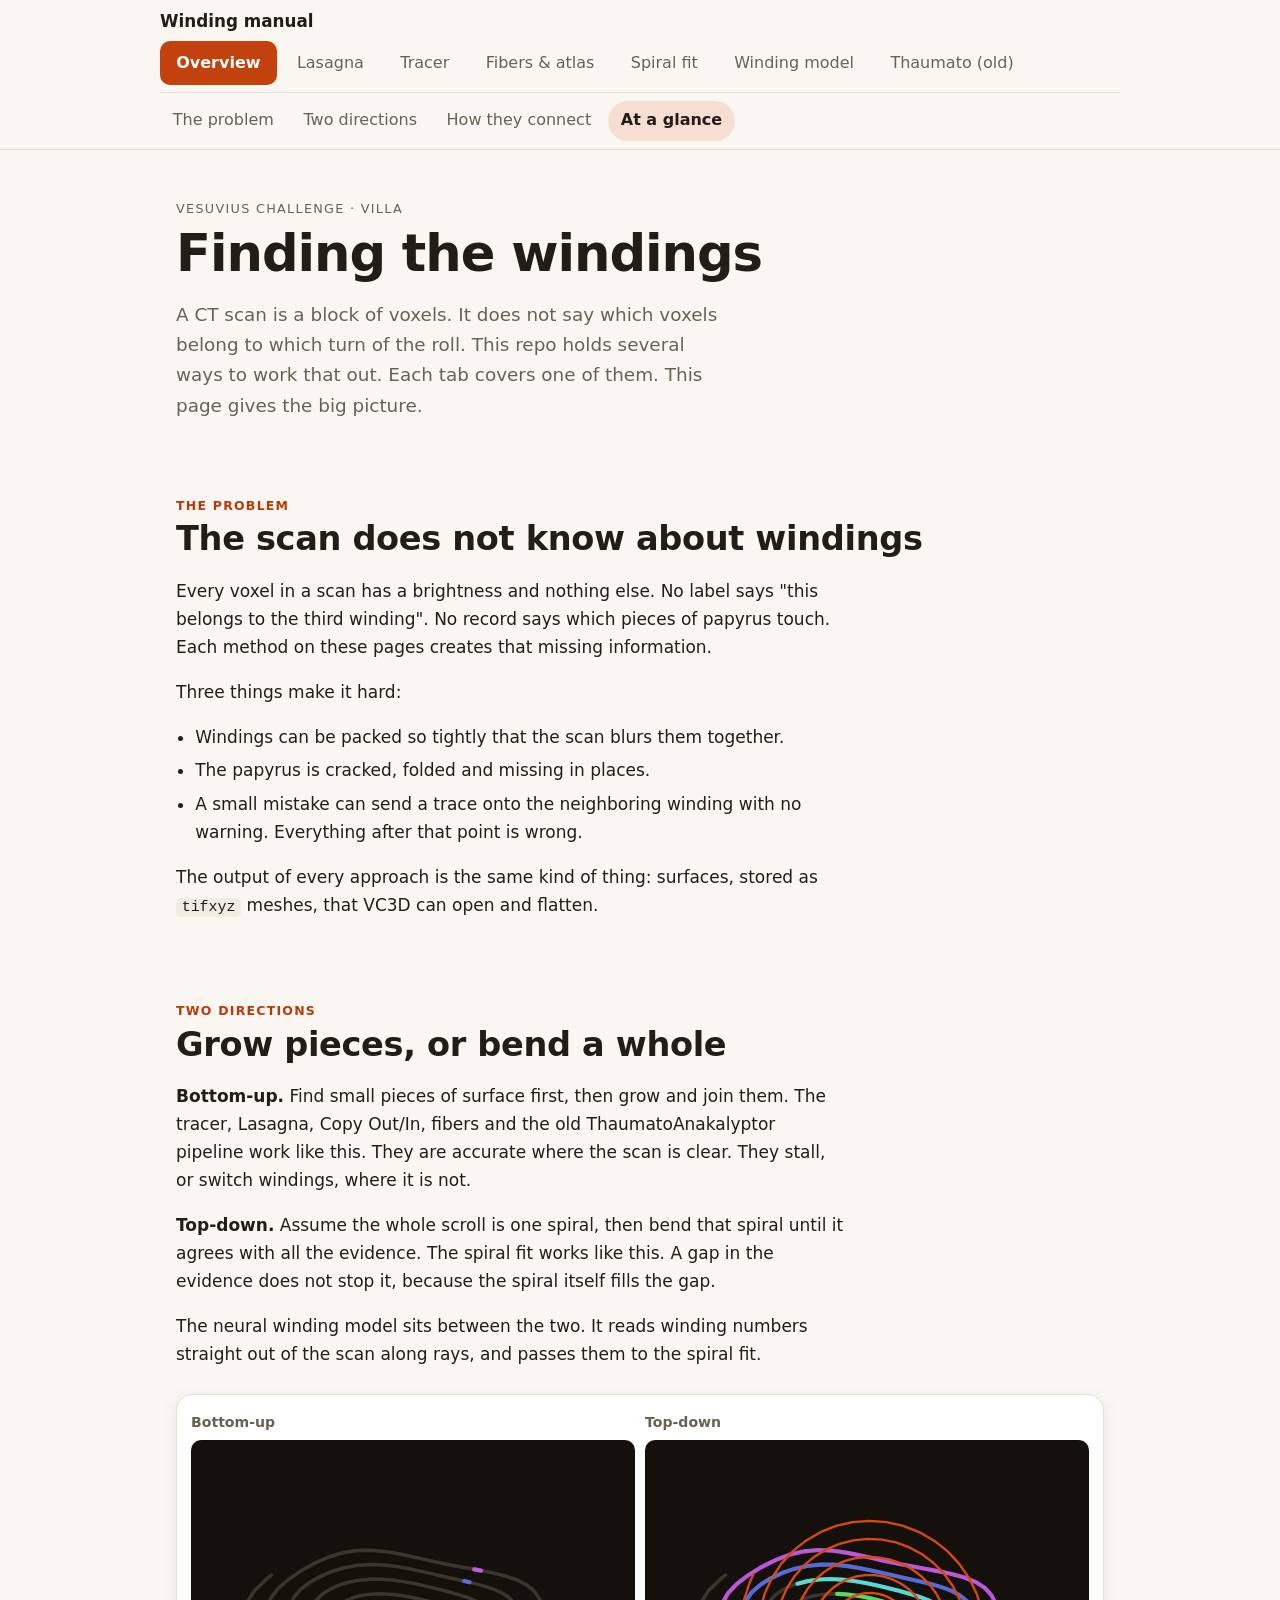
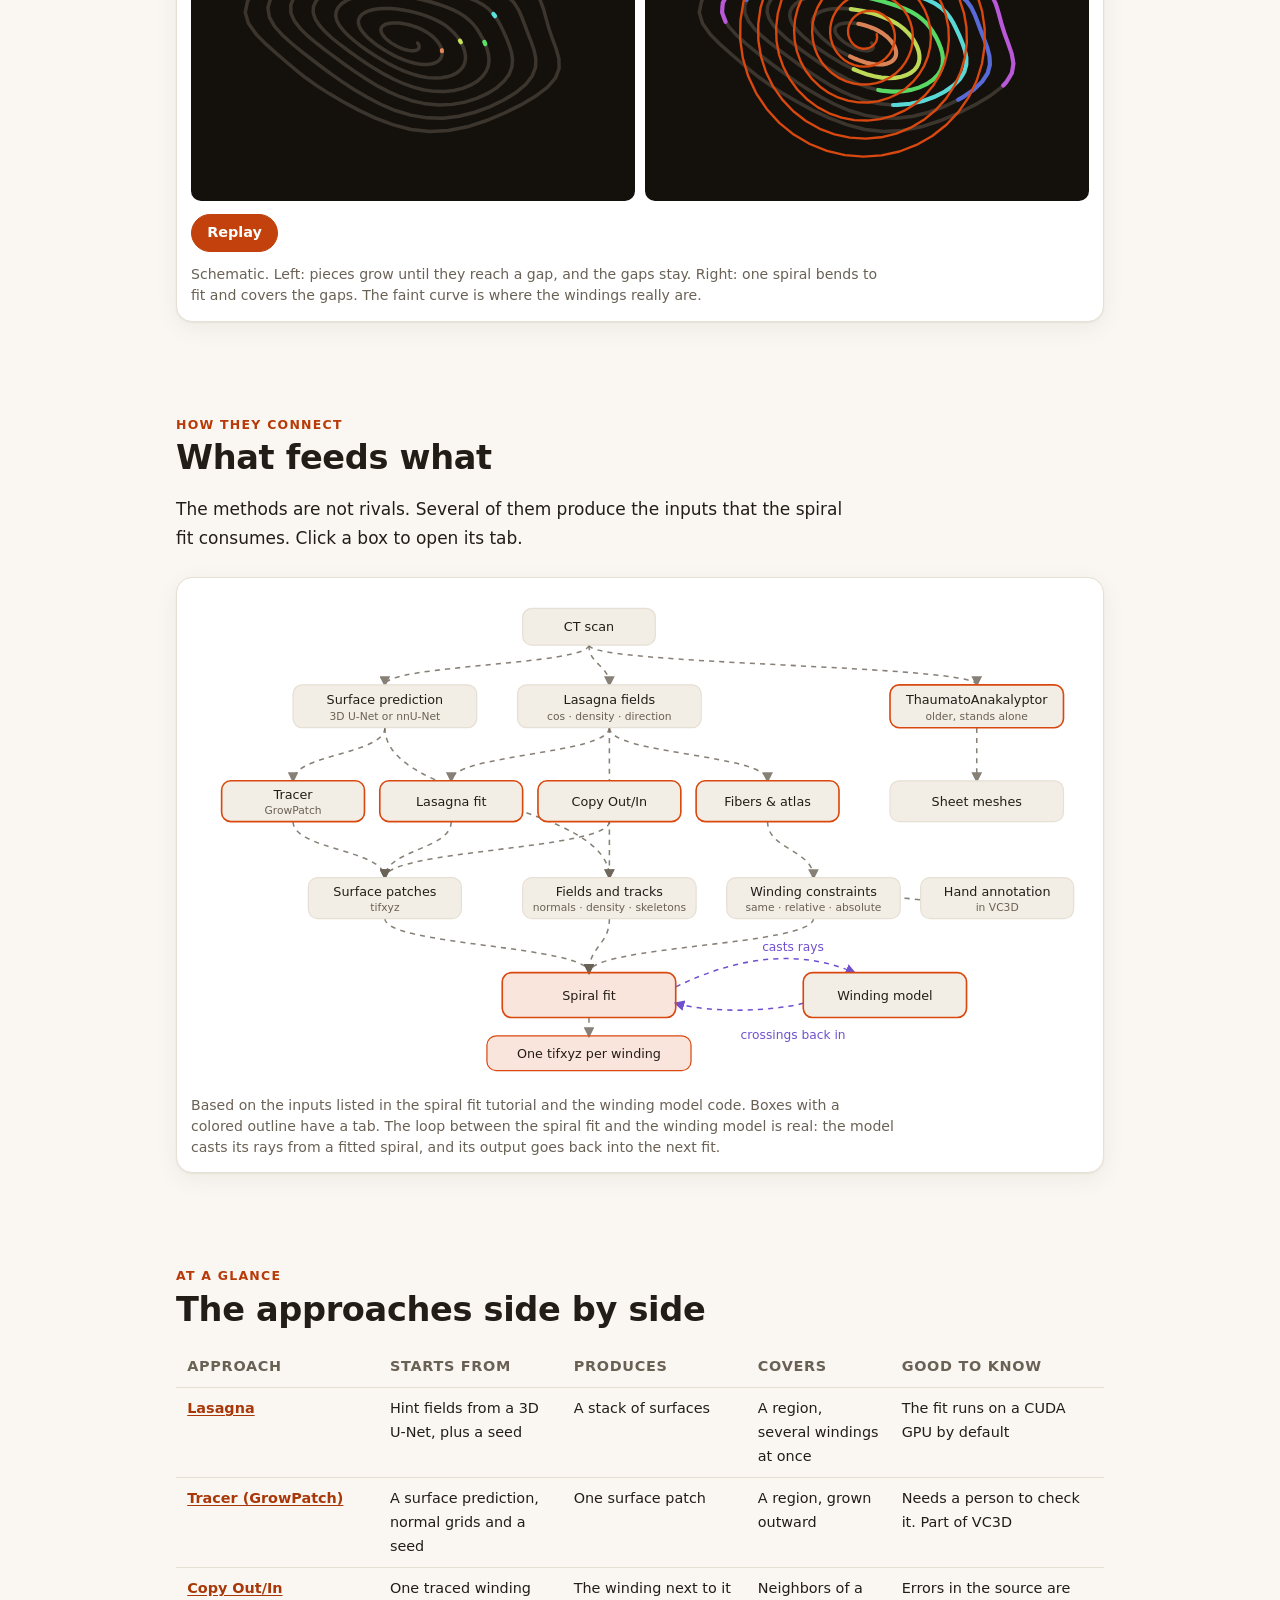
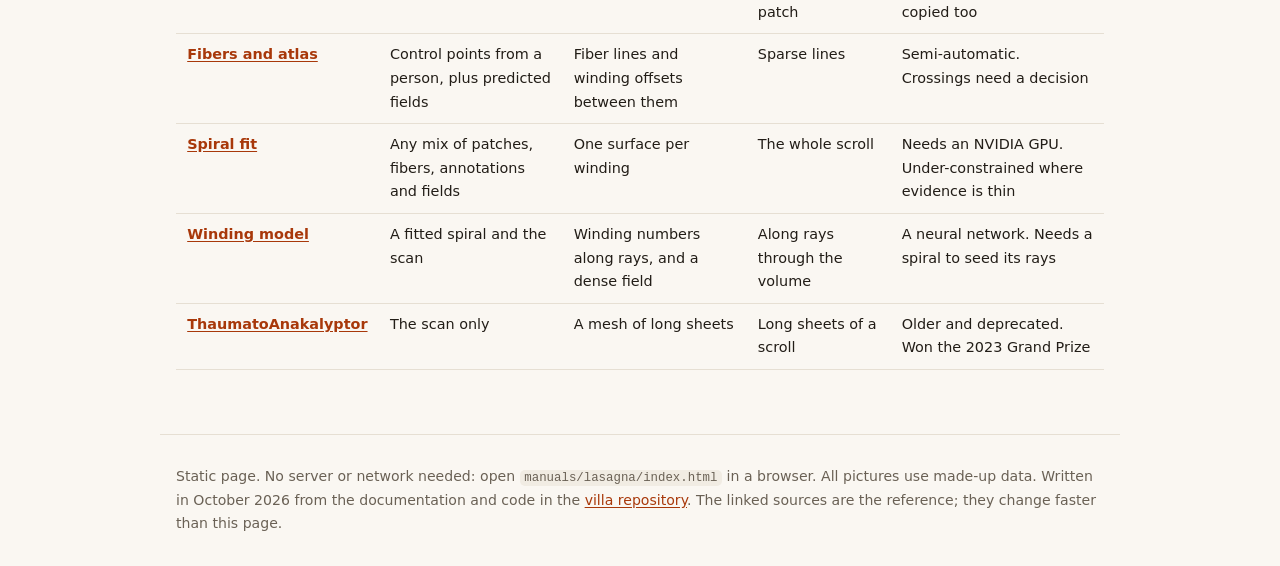
==== commit 5a513950: "Use inline style for var() stroke in index.html (Safari SVG fix) Co-Authored-By: Claude Sonnet 5.5 <" ====
--- a/docs/index.html
+++ b/docs/index.html
@@ -325,7 +325,7 @@
     <article class="card">
       <svg viewBox="0 0 160 100" role="img" aria-label="A layer moves until it is exactly one winding from the layer below it.">
         <line class="mesh" x1="14" y1="78" x2="146" y2="78"/>
-        <g stroke="var(--dens)" stroke-width="1.5" opacity=".7">
+        <g style="stroke:var(--dens)" stroke-width="1.5" opacity=".7">
           <line x1="30" y1="78" x2="30" y2="50"/><line x1="60" y1="78" x2="60" y2="50"/><line x1="90" y1="78" x2="90" y2="50"/><line x1="120" y1="78" x2="120" y2="50"/>
         </g>
         <line class="mesh" x1="14" y1="20" x2="146" y2="20"><animate attributeName="y1" values="20;50;50;20" keyTimes="0;.5;.8;1" dur="4s" repeatCount="indefinite"/><animate attributeName="y2" values="20;50;50;20" keyTimes="0;.5;.8;1" dur="4s" repeatCount="indefinite"/></line>
--- a/docs/style.css
+++ b/docs/style.css
@@ -56,7 +56,7 @@
 }
 
 * { box-sizing: border-box; }
-html { scroll-behavior: smooth; scroll-padding-top: 7.5rem; }
+html { scroll-behavior: smooth; scroll-padding-top: 11rem; }
 @media (prefers-reduced-motion: reduce) { html { scroll-behavior: auto; } }
 
 body {
@@ -78,37 +78,46 @@
 p code, li code, td code, dd code, figcaption code, h4 code { overflow-wrap: anywhere; }
 dfn { font-style: normal; font-weight: 650; }
 
-/* ---------- top bar: tabs on top, section links below ---------- */
+/* ---------- top bar: brand + tabs (wrapping, never hidden), chapters below ---------- */
 .topbar {
   position: sticky; top: 0; z-index: 20;
-  padding: .35rem 16px 0;
-  background: color-mix(in srgb, var(--bg) 90%, transparent);
-  backdrop-filter: blur(10px);
+  padding: .5rem 16px 0;
+  background: var(--bg);
+  background: color-mix(in srgb, var(--bg) 94%, transparent);
+  -webkit-backdrop-filter: blur(10px); backdrop-filter: blur(10px);
   border-bottom: 1px solid var(--line);
 }
-.toprow { display: flex; align-items: center; gap: 1rem; }
-.brand { font-weight: 700; color: var(--ink); text-decoration: none; white-space: nowrap; }
-.tabs { display: flex; gap: .1rem; overflow-x: auto; scrollbar-width: none; min-width: 0; }
-.tabs::-webkit-scrollbar { display: none; }
+.toprow { display: flex; flex-direction: column; gap: .35rem; max-width: 60rem; margin: 0 auto; }
+.brand { font-weight: 700; font-size: 1.05rem; color: var(--ink); text-decoration: none; white-space: nowrap; align-self: flex-start; }
+.tabs { display: flex; flex-wrap: wrap; gap: .25rem; }
 .tabs button {
-  font: inherit; font-size: .93rem; background: none; border: 0; border-bottom: 2px solid transparent;
-  padding: .5rem .8rem; color: var(--muted); cursor: pointer; white-space: nowrap;
-}
-.tabs button:hover { color: var(--ink); }
-.tabs button[aria-selected="true"] { color: var(--ink); border-bottom-color: var(--mesh); font-weight: 650; }
-.subnav { display: flex; gap: .25rem; overflow-x: auto; scrollbar-width: none; padding: .3rem 0 .4rem; border-top: 1px solid var(--line); }
-.subnav::-webkit-scrollbar { display: none; }
+  font: inherit; font-size: 1rem; background: none; border: 1px solid transparent; border-radius: 10px;
+  min-height: 44px; padding: .4rem .95rem; color: var(--muted); cursor: pointer;
+}
+.tabs button:hover { color: var(--ink); background: var(--panel); }
+.tabs button[aria-selected="true"] { color: var(--on-mesh); background: var(--mesh-fill); font-weight: 650; }
+.subnav {
+  display: flex; flex-wrap: wrap; gap: .25rem; max-width: 60rem; margin: .45rem auto 0;
+  padding: .45rem 0 .55rem; border-top: 1px solid var(--line);
+}
+.subnav:empty { display: none; }
 .subnav a {
-  color: var(--muted); text-decoration: none; font-size: .86rem; white-space: nowrap;
-  padding: .25rem .65rem; border-radius: 999px;
+  display: inline-flex; align-items: center; min-height: 40px;
+  color: var(--muted); text-decoration: none; font-size: 1rem; font-weight: 500;
+  padding: .3rem .8rem; border-radius: 999px;
 }
 .subnav a b {
-  display: inline-grid; place-items: center; width: 1.2rem; height: 1.2rem; margin-right: .3rem;
-  border-radius: 50%; background: var(--line); color: var(--ink); font-size: .72rem;
-}
-.subnav a:hover { color: var(--ink); }
-.subnav a[aria-current="true"] { background: var(--mesh-soft); color: var(--ink); }
+  display: inline-grid; place-items: center; width: 1.6rem; height: 1.6rem; margin-right: .45rem;
+  border-radius: 50%; background: var(--line); color: var(--ink); font-size: .85rem;
+}
+.subnav a:hover { color: var(--ink); background: var(--panel); }
+.subnav a[aria-current="true"] { background: var(--mesh-soft); color: var(--ink); font-weight: 650; }
 .subnav a[aria-current="true"] b { background: var(--mesh-fill); color: var(--on-mesh); }
+@media (max-width: 700px) {
+  .topbar { position: static; }
+  html { scroll-padding-top: 1rem; }
+  .tabs button { flex: 1 1 auto; text-align: center; }
+}
 .panel[hidden] { display: none; }
 
 /* ---------- layout ---------- */
